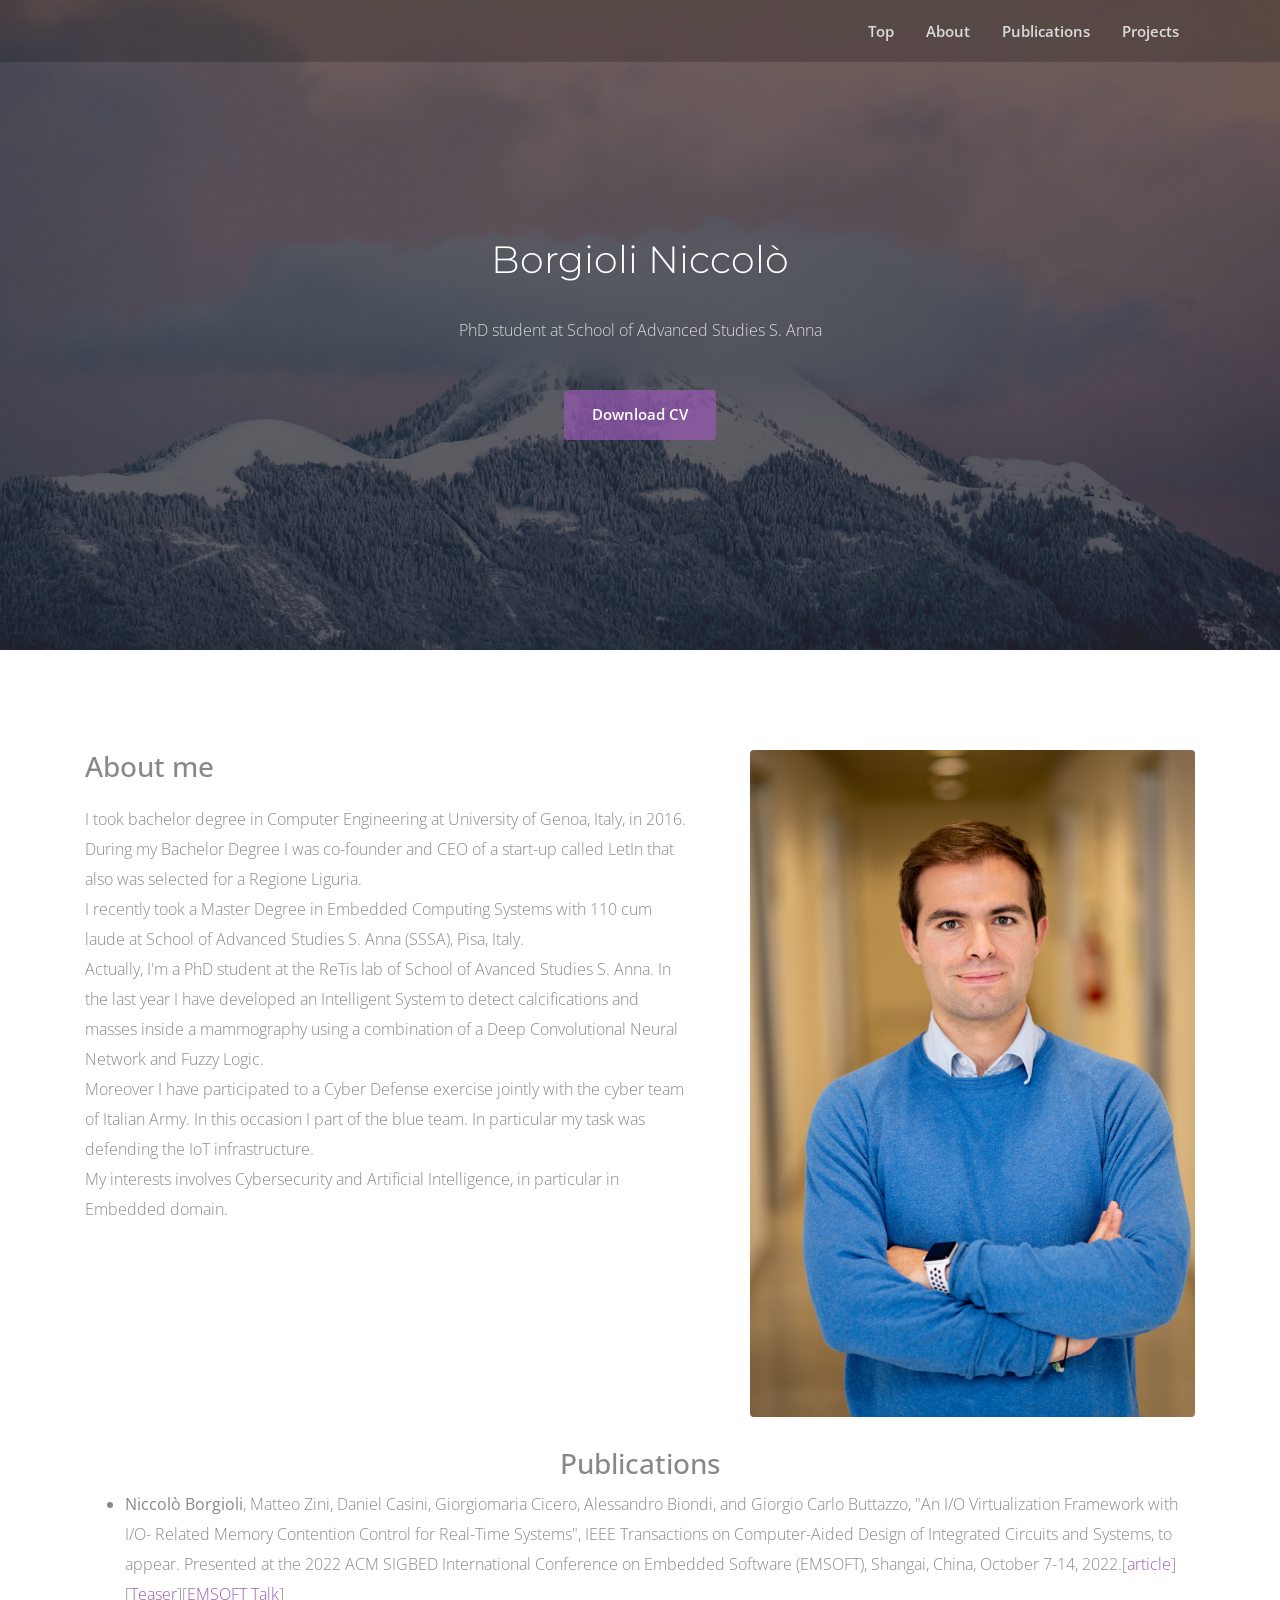
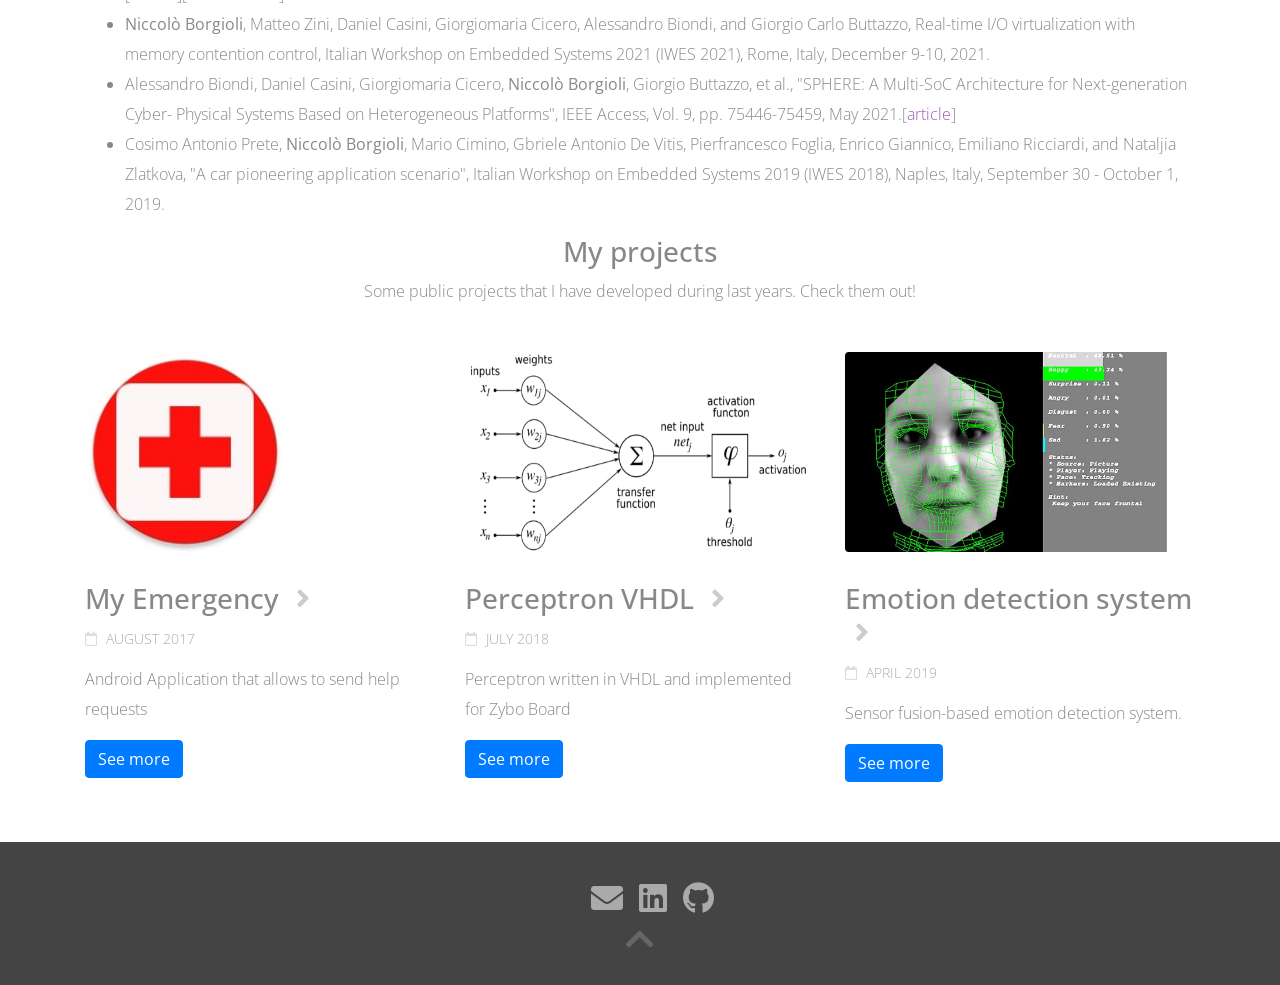
==== index.html @ 0a6bd285 "Fix with matomo domain" ====
<!doctype html>
<html lang="en">
  <head>
    <!-- Required meta tags -->
    <meta charset="utf-8">
    <meta name="viewport" content="width=device-width, initial-scale=1, shrink-to-fit=no">

    <!-- CSS -->
    <link rel="stylesheet" href="https://fonts.googleapis.com/css?family=Open+Sans:300,300i,400,600">
    <link rel="stylesheet" href="https://fonts.googleapis.com/css?family=Montserrat:300">
    <link rel="stylesheet" href="https://maxcdn.bootstrapcdn.com/bootstrap/4.0.0/css/bootstrap.min.css" integrity="sha384-Gn5384xqQ1aoWXA+058RXPxPg6fy4IWvTNh0E263XmFcJlSAwiGgFAW/dAiS6JXm" crossorigin="anonymous">
    <link rel="stylesheet" href="https://use.fontawesome.com/releases/v5.0.6/css/all.css">
    <link rel="stylesheet" href="assets/css/animate.css">
    <link rel="stylesheet" href="assets/css/style.css">
    <link rel="stylesheet" href="assets/css/media-queries.css">

	<!-- Matomo -->
	<script>
		var _paq = window._paq = window._paq || [];
		/* tracker methods like "setCustomDimension" should be called before "trackPageView" */
		_paq.push(['trackPageView']);
		_paq.push(['enableLinkTracking']);
		(function() {
		var u="//matomo.apperitivo.it/";
		_paq.push(['setTrackerUrl', u+'matomo.php']);
		_paq.push(['setSiteId', '1']);
		var d=document, g=d.createElement('script'), s=d.getElementsByTagName('script')[0];
		g.async=true; g.src=u+'matomo.js'; s.parentNode.insertBefore(g,s);
		})();
	</script>
	<!-- End Matomo Code -->

    <title>Borgioli Niccolò</title>
  </head>
  <body>

   	<!-- Navbar -->
  	<nav class="navbar navbar-dark fixed-top navbar-expand-md navbar-no-bg">
  		<div class="container">
  			<!--<a class="navbar-brand" href="index.html">Home</a>-->
  			<button class="navbar-toggler" type="button" data-toggle="collapse" data-target="#navbarNav" aria-controls="navbarNav" aria-expanded="false" aria-label="Toggle navigation">
  				<span class="navbar-toggler-icon"></span>
  			</button>
  			<div class="collapse navbar-collapse" id="navbarNav">
  				<ul class="navbar-nav ml-auto">
  					<li class="nav-item">
  						<a class="nav-link scroll-link" href="#top-content">Top</a>
  					</li>
  					<li class="nav-item">
  						<a class="nav-link scroll-link" href="#about-us">About</a>
  					</li>
					<li class="nav-item">
						<a class="nav-link scroll-link" href="#publications">Publications</a>
					</li>
  					<li class="nav-item">
  						<a class="nav-link scroll-link" href="#portfolio">Projects</a>
  					</li>
  				</ul>
  			</div>
  		</div>
  	</nav>

  	<!-- Top content -->
  	<div class="top-content">
  		<div class="container">
  			<div class="row">
  				<div class="col-md-8 offset-md-2 text">
  					<h1 class="wow fadeInLeftBig">Borgioli Niccolò</h1>
  					<div class="description wow fadeInLeftBig">
  						<p>
  							PhD student at School of Advanced Studies S. Anna
  						</p>
  					</div>
  					<div class="top-big-link wow fadeInUp">
  						<a class="btn btn-primary btn-link-1" href="downloads/cv.pdf" target="_blank" type="application/octet-stream" download="CV_Borgioli.pdf">Download CV</a>
  					</div>
  				</div>
  			</div>
  		</div>
  	</div>

  	<!-- About me -->
  	<div class="about-us-container section-container section-container-gray-bg">
  		<div class="container">
  			<div class="row">
  				<div class="col-12 col-lg-7 about-us-box wow fadeInLeft">
  					<div class="about-us-box-text">
  						<h3>About me</h3>
  						<p class="medium-paragraph">
						I took bachelor degree in Computer Engineering at University of Genoa, Italy, in 2016. During my Bachelor Degree I was co-founder and CEO of a start-up called LetIn that also was selected for a Regione Liguria.<br>
						I recently took a Master Degree in Embedded Computing Systems with 110 cum laude at School of Advanced Studies S. Anna (SSSA), Pisa, Italy.<br>
						Actually, I'm a PhD student at the ReTis lab of School of Avanced Studies S. Anna.
						In the last year I have developed an Intelligent System to detect calcifications and masses inside a mammography using a combination of a Deep Convolutional Neural Network and Fuzzy Logic.<br>
						Moreover I have participated to a Cyber Defense exercise jointly with the cyber team of Italian Army. In this occasion I part of the blue team. In particular my task was defending the IoT infrastructure.<br>
						My interests involves Cybersecurity and Artificial Intelligence, in particular in Embedded domain.
  						</p>
  					</div>
  				</div>
  				<div class="col-12 col-lg-5 about-us-box wow fadeInUp">
  					<div class="about-us-box-img">
  						<img src="assets/img/about/primo_piano.jpg" alt="about" data-at2x="assets/img/about/primo_piano.jpg" class="img-fluid">
  					</div>
  				</div>
  			</div>
  		</div>
  	</div><br>

	<!-- Pubblications -->
	<div class="publications-container section-container section-container-gray-bg">
		<div class="container">
			<div class="row">
				<div class="col-12 wow fadeInDown">
					<div>
						<h3>Publications</h3>
						<ul class="text-left">
							<li><b>Niccolò Borgioli</b>, Matteo Zini, Daniel Casini, Giorgiomaria Cicero, Alessandro Biondi, and Giorgio Carlo Buttazzo, "An I/O Virtualization Framework with I/O- Related Memory Contention Control for Real-Time Systems", IEEE Transactions on Computer-Aided Design of Integrated Circuits and Systems, to appear. Presented at the 2022 ACM SIGBED International Conference on Embedded Software (EMSOFT), Shangai, China, October 7-14, 2022.[<a href="https://ieeexplore.ieee.org/document/9868830">article</a>][<a href="https://www.youtube.com/watch?v=I5Thu5AscGU">Teaser</a>][<a href="https://youtu.be/cdV3QbCEpQY?t=1151">EMSOFT Talk</a>]</li>
							<li><b>Niccolò Borgioli</b>, Matteo Zini, Daniel Casini, Giorgiomaria Cicero, Alessandro Biondi, and Giorgio Carlo Buttazzo, Real-time I/O virtualization with memory contention control, Italian Workshop on Embedded Systems 2021 (IWES 2021), Rome, Italy, December 9-10, 2021.</li>
							<li>Alessandro Biondi, Daniel Casini, Giorgiomaria Cicero, <b>Niccolò Borgioli</b>, Giorgio Buttazzo, et al., "SPHERE: A Multi-SoC Architecture for Next-generation Cyber- Physical Systems Based on Heterogeneous Platforms", IEEE Access, Vol. 9, pp. 75446-75459, May 2021.[<a href="https://ieeexplore.ieee.org/document/9432853">article</a>]</li>
							<li>Cosimo Antonio Prete, <b>Niccolò Borgioli</b>, Mario Cimino, Gbriele Antonio De Vitis, Pierfrancesco Foglia, Enrico Giannico, Emiliano Ricciardi, and Nataljia Zlatkova, "A car pioneering application scenario", Italian Workshop on Embedded Systems 2019 (IWES 2018), Naples, Italy, September 30 - October 1, 2019.</li>
						</ul>
					</div>
				</div>
			</div>
		</div>
	</div>

  	<!-- Projects -->
  	<div class="portfolio-container section-container">
	    <div class="container">
	        <div class="row">
	            <div class="col portfolio section-description wow fadeIn">
	                <h3>My projects</h3>
	                <div class="divider-1 wow fadeInUp"><span></span></div>
	                <p>Some public projects that I have developed during last years. Check them out!</p>
	            </div>
	        </div>
	        <div class="row">
	            <div class="col-md-4 portfolio-box wow fadeInUp">
	                <div class="portfolio-box-image">
	                    <img src="assets/img/portfolio/1.jpg" alt="" data-at2x="assets/img/portfolio/1.png" class="img-fluid" style="height: 200px; width: auto;">
	                </div>
	                <h3><a data-toggle="modal" data-target="#project1">My Emergency</a> <i class="fas fa-angle-right"></i></h3>
	                <div class="portfolio-box-date"><i class="far fa-calendar"></i> August 2017</div>
	                <p>Android Application that allows to send help requests</p>
	                <button type="button" class="btn btn-primary" data-toggle="modal" data-target="#project1">See more</button>
	            </div>
	            <div class="col-md-4 portfolio-box wow fadeInDown">
	                <div class="portfolio-box-image">
	                    <img src="assets/img/portfolio/2.jpg" alt="" data-at2x="assets/img/portfolio/2.png" class="img-fluid" style="height: 200px; width: auto;">
	                </div>
	                <h3><a data-toggle="modal" data-target="#project2">Perceptron VHDL</a> <i class="fas fa-angle-right"></i></h3>
	                <div class="portfolio-box-date"><i class="far fa-calendar"></i> July 2018</div>
	                <p>Perceptron written in VHDL and implemented for Zybo Board</p>
	                <button type="button" class="btn btn-primary" data-toggle="modal" data-target="#project2">See more</button>
	            </div>
	            <div class="col-md-4 portfolio-box wow fadeInUp">
	                <div class="portfolio-box-image">
	                    <img src="assets/img/portfolio/3.jpg" alt="" data-at2x="assets/img/portfolio/3.jpg" class="img-fluid" style="height: 200px; width: auto;">
	                </div>
	                <h3><a data-toggle="modal" data-target="#project3">Emotion detection system</a> <i class="fas fa-angle-right"></i></h3>
	                <div class="portfolio-box-date"><i class="far fa-calendar"></i> April 2019</div>
	                <p>Sensor fusion-based emotion detection system.</p>
	                <button type="button" class="btn btn-primary" data-toggle="modal" data-target="#project3">See more</button>
	            </div>
	        </div>
	    </div>
	</div><br><br>

	<!-- projects modals -->
	<div class="modal" id="project1">
		<div class="modal-dialog">
			<div class="modal-content">
				<div class="modal-header">
					<h4 class="modal-title">My emergency</h4>
					<button type="button" class="close" data-dismiss="modal">&times;</button>
				</div>
				<div class="modal-body">
					<p>Emergency call application that allows to instantaneusly contact emergency services and parents providing them exact location and type of emergency. I've developed this application as my bachelor degree thesis.</p><br>
					<a class="btn btn-info" role="button" href="https://github.com/Masternick95/Tesi">See project</a>
				</div>
				<div class="modal-footer">
					<button type="button" class="btn btn-danger" data-dismiss="modal">Close</button>
				</div>
			</div>
		</div>
	</div>

	<div class="modal" id="project2">
		<div class="modal-dialog">
			<div class="modal-content">
				<div class="modal-header">
					<h4 class="modal-title">Perceptron VHDL</h4>
					<button type="button" class="close" data-dismiss="modal">&times;</button>
				</div>
				<div class="modal-body">
					<p>VHDL description of a single perceptron and its implementation for Zybo Board using Vivado. I've developed this project for the exam of Digital Systems.</p><br>
					<a class="btn btn-info" role="button" href="https://github.com/Masternick95/perceptron_VHDL">See project</a>
				</div>
				<div class="modal-footer">
					<button type="button" class="btn btn-danger" data-dismiss="modal">Close</button>
				</div>
			</div>
		</div>
	</div>

	<div class="modal" id="project3">
		<div class="modal-dialog">
			<div class="modal-content">
				<div class="modal-header">
					<h4 class="modal-title">Emotion detection system</h4>
					<button type="button" class="close" data-dismiss="modal">&times;</button>
				</div>
				<div class="modal-body">
					<p>Emotion detection system based on sensor fusion. Combines data acquired by three different sensors (camera, microphone and heartbeat sensor) and elaborated by three different classifiers to determine in real time the emotion felt by the subject. Developed for the exam of Industrial Applications.</p><br>
					<a class="btn btn-info" role="button" href="https://github.com/Masternick95/Emotion_detection">See project</a>
				</div>
				<div class="modal-footer">
					<button type="button" class="btn btn-danger" data-dismiss="modal">Close</button>
				</div>
			</div>
		</div>
	</div>



  	<!-- Footer -->
        <footer>
	        <div class="container">
	        	<div class="row">
                    
                    <div class="col-md-6 offset-md-1 footer-right">
						<a href="mailto: borgioli.niccolo@gmail.com" target="_blank"><i class="fas fa-envelope"></i></a>
						<a href="https://www.linkedin.com/in/niccolòborgioli"><i class="fab fa-linkedin"></i></a>
						<a href="https://github.com/N1ck95"><i class="fab fa-github"></i></a>
                    </div>
                </div>
                <div class="row">
                	<div class="col footer-bottom">
		           		<a class="scroll-link" href="#top-content"><i class="fas fa-chevron-up"></i></a>
		           	</div>
                </div>
	        </div>
        </footer>


    <!-- Optional JavaScript -->
    <!-- jQuery first, then Popper.js, then Bootstrap JS -->
    <!--<script src="https://code.jquery.com/jquery-3.3.1.slim.min.js" integrity="sha384-q8i/X+965DzO0rT7abK41JStQIAqVgRVzpbzo5smXKp4YfRvH+8abtTE1Pi6jizo" crossorigin="anonymous"></script>
    <script src="https://cdnjs.cloudflare.com/ajax/libs/popper.js/1.14.7/umd/popper.min.js" integrity="sha384-UO2eT0CpHqdSJQ6hJty5KVphtPhzWj9WO1clHTMGa3JDZwrnQq4sF86dIHNDz0W1" crossorigin="anonymous"></script>
    <script src="https://stackpath.bootstrapcdn.com/bootstrap/4.3.1/js/bootstrap.min.js" integrity="sha384-JjSmVgyd0p3pXB1rRibZUAYoIIy6OrQ6VrjIEaFf/nJGzIxFDsf4x0xIM+B07jRM" crossorigin="anonymous"></script>-->


    <!-- Javascript -->
    <script src="assets/js/jquery-3.2.1.min.js"></script>
    <script src="assets/js/jquery-migrate-3.0.0.min.js"></script>
    <script src="https://cdnjs.cloudflare.com/ajax/libs/popper.js/1.12.9/umd/popper.min.js" integrity="sha384-ApNbgh9B+Y1QKtv3Rn7W3mgPxhU9K/ScQsAP7hUibX39j7fakFPskvXusvfa0b4Q" crossorigin="anonymous"></script>
    <script src="https://maxcdn.bootstrapcdn.com/bootstrap/4.0.0/js/bootstrap.min.js" integrity="sha384-JZR6Spejh4U02d8jOt6vLEHfe/JQGiRRSQQxSfFWpi1MquVdAyjUar5+76PVCmYl" crossorigin="anonymous"></script>
    <script src="assets/js/jquery.backstretch.min.js"></script>
    <script src="assets/js/wow.min.js"></script>
    <script src="assets/js/retina-1.1.0.min.js"></script>
    <script src="assets/js/waypoints.min.js"></script>
    <script src="assets/js/scripts.js"></script>
  </body>
</html>
---- assets/css/style.css ----
body {
    font-family: 'Open Sans', sans-serif;
    font-size: 16px;
    font-weight: 300;
    color: #888;
    line-height: 30px;
    text-align: center;
}
 
strong { font-weight: 600; }
 
a, a:hover, a:focus {
    color: #9b59b6;
    text-decoration: none;
    transition: all .3s;
}
 
h1, h2 {
    margin-top: 10px;
    font-family: 'Montserrat', sans-serif;
    font-size: 38px;
    font-weight: 300;
    color: #555;
    line-height: 50px;
}
 
/***** Top menu *****/
 
.navbar {
    background: #444;
    -o-transition: all .6s;
    -moz-transition: all .6s;
    -webkit-transition: all .6s;
    -ms-transition: all .6s;
    transition: all .6s;
    backface-visibility: hidden;
}
 
.navbar.navbar-no-bg {
    background: #444;
    background: rgba(0, 0, 0, 0.2);
}
 
.navbar-dark .navbar-nav {
    font-size: 15px;
    color: #fff;
    font-weight: 600;
}
 
.navbar-dark .navbar-nav .nav-link {
    color: #fff;
    color: rgba(255, 255, 255, 0.8);
    border: 0;
}
 
.navbar-dark .navbar-nav .nav-link:hover {
    color: #fff;
}
 
.navbar-dark .navbar-nav .nav-link:focus {
    color: #fff;
    outline: 0;
}
 
.navbar-expand-md .navbar-nav .nav-link {
    padding-left: 1rem;
    padding-right: 1rem;
}
 
.navbar-brand {
    width: 500px;
    background: url(../img/logo.png) left center no-repeat;
    border: 0;
    text-indent: -99999px;
}

/***** Top content *****/
 
.top-content {
    padding: 210px 0;
}
 
.top-content .text {
    color: #fff;
}
 
.top-content .text h1 {
    margin-top: 25px;
    color: #fff;
}
 
.top-content .description {
    margin: 30px 0 10px 0;
}
 
.top-content .description p {
    opacity: 0.8;
}
 
.top-content .top-big-link {
    margin-top: 45px;
}

/******* CV Button *******/
.btn-link-1 {
    display: inline-block;
    height: 50px;
    margin: 0 5px;
    padding: 0 28px;
    background: #9b59b6;
    background: rgba(155, 89, 182, 0.7);
    border: 0;
    font-size: 15px;
    font-weight: 600;
    line-height: 48px;
    color: #fff;
    border-radius: 4px;
    transition: all .3s;
}
 
.btn-link-1:hover, .btn-link-1:focus, .btn-link-1:active, .btn-link-1:active:focus,
.btn-link-1.btn-primary:not(:disabled):not(.disabled):active,
.btn-link-1.btn-primary:not(:disabled):not(.disabled):active:focus {
    background: #9b59b6;
    background: rgba(155, 89, 182, 0.9);
    outline: 0;
    color: #fff;
    box-shadow: none;
}

/***** About us *****/
 
.about-us-box {
    margin-top: 100px;
}
 
.about-us-box-text {
    padding-right: 30px;
    text-align: left;
}
 
.about-us-box-text h3 {
    margin-top: 0;
}
 
.about-us-box-text .medium-paragraph {
    margin-top: 20px;
    margin-bottom: 20px;
}
 
.about-us-box-text a {
    border-bottom: 1px dashed #9b59b6;
}
 
.about-us-box-text a:hover,
.about-us-box-text a:focus {
    border: 0;
}
 
.about-us-box-img img {
    border-radius: 4px;
}

/***** Porojects *****/
 
.portfolio-box {
    padding-top: 30px;
    text-align: left;
}
 
.portfolio-box-image {
    overflow: hidden;
    border-radius: 4px;
}
 
.portfolio-box-image img {
    -o-transition: all .8s;
    -moz-transition: all .8s;
    -webkit-transition: all .8s;
    -ms-transition: all .8s;
    transition: all .8s;
}
 
.portfolio-box-image:hover img {
    -o-transform: scale(1.25);
    -moz-transform: scale(1.25);
    -webkit-transform: scale(1.25);
    -ms-transform: scale(1.25);
    transform: scale(1.25);
}
 
.portfolio-box h3 {
    margin-top: 30px;
}
.portfolio-box h3 a { color: #555; }
.portfolio-box h3 a:hover, 
.portfolio-box h3 a:focus { color: #9b59b6; }
 
.portfolio-box h3 i {
    padding-left: 10px;
    color: #ccc;
    -o-transition: all .3s;
    -moz-transition: all .3s;
    -webkit-transition: all .3s;
    -ms-transition: all .3s;
    transition: all .3s;
}
.portfolio-box h3:hover i { padding-left: 15px; }
 
.portfolio-box-date {
    padding-bottom: 10px;
    font-size: 14px;
    color: #aaa;
    text-transform: uppercase;
}
 
.portfolio-box-date i {
    padding-right: 5px;
    color: #ddd;
}
 
.portfolio-container .section-bottom-button {
    padding-top: 40px;
}

/***** Footer *****/

footer {
    padding: 40px 0 0 0;
    background: #444;
    color: #aaa;
    text-align: left;
}

.footer-left a { color: #ddd; border-bottom: 1px dashed #ddd; }
.footer-left a:hover, .footer-left a:focus { color: #ddd; border: 0; }

.footer-right {
    text-align: right;
}

.footer-right a {
    margin: 0 6px;
    font-size: 32px;
    color: #aaa;
}
.footer-right a:hover, .footer-right a:focus { color: #eee; }

.footer-bottom {
    padding-bottom: 25px;
    text-align: center;
}

.footer-bottom a {
    font-size: 32px;
    color: #666;
    line-height: 40px;
}

.footer-bottom a:hover, .footer-bottom a:focus { color: #888; }
---- assets/css/media-queries.css ----
@media (min-width: 992px) and (max-width: 1199px) {

	.services-box .services-box-icon { width: 60px; height: 60px; font-size: 32px; line-height: 60px; border-radius: 22px; }
	
	.about-us-box-text { padding-right: 0; }
	
}

@media (min-width: 768px) and (max-width: 991px) {
	
	.navbar-expand-md .navbar-nav .nav-link { padding-left: 0.6rem; padding-right: 0.6rem; }
	
	.top-content { padding: 180px 0; }

	.section-description p { padding: 0; }
	
	.services-box .services-box-icon { width: 50px; height: 50px; font-size: 26px; line-height: 50px; border-radius: 18px; }

	.about-us-box { margin-top: 80px; }
	.about-us-box:last-child { margin-top: 50px; }
	.about-us-box-text { padding-right: 0; text-align: center; }
	
	.more-services-box .more-services-box-icon { width: 50px; height: 50px; font-size: 26px; line-height: 50px; border-radius: 18px; }
	
	.portfolio-box h3:hover i { padding-left: 10px; }
	
	.blog-box h3:hover i { padding-left: 10px; }

}

@media (max-width: 767px) {
	
	.navbar.navbar-no-bg { background: #444; }
	.navbar-dark .navbar-toggler { border-color: #444; }
	.navbar-dark .navbar-toggler:focus { background: #333; outline: 0; }
	.navbar-expand-md .navbar-nav .nav-link { padding-top: 0.3rem; padding-bottom: 0.3rem; }

	.top-content { padding: 140px 0; }
	.top-content .top-big-link { margin-top: 25px; }
	.top-content .top-big-link a.btn { margin-top: 10px; }
	
	.section-description p { padding: 0; }
	
	.services-container { padding-bottom: 60px; }
	.services-box { text-align: center; }
	.services-box h3 { margin-top: 20px; padding-top: 10px; }
	
	.about-us-box { margin-top: 80px; }
	.about-us-box:last-child { margin-top: 50px; }
	.about-us-box-text { padding-right: 0; text-align: center; }
	
	.more-services-box { text-align: center; }
	.more-services-box h3 { margin-top: 20px; padding-top: 10px; }
	
	.portfolio-box { text-align: center; }
	.portfolio-box-image { max-width: 540px; margin: 0 auto; }
	
	.blog-box { text-align: center; }
	.blog-box-image { max-width: 540px; margin: 0 auto; }
	.blog-box h3 { margin-top: 30px; }
	
	footer { text-align: center; }
	.footer-right { padding-top: 10px; text-align: center; }
	.footer-bottom { padding-top: 20px; }
	
}

@media (max-width: 415px) {
	
	h1, h2 { font-size: 32px; }

}


/* Retina-ize images/icons */

@media
only screen and (-webkit-min-device-pixel-ratio: 2),
only screen and (   min--moz-device-pixel-ratio: 2),
only screen and (     -o-min-device-pixel-ratio: 2/1),
only screen and (        min-device-pixel-ratio: 2),
only screen and (                min-resolution: 192dpi),
only screen and (                min-resolution: 2dppx) {
	
	/* logo */
    .navbar-brand {
    	background-image: url(../img/logo@2x.png) !important; background-repeat: no-repeat !important; background-size: 136px 39px !important;
    }
	
}
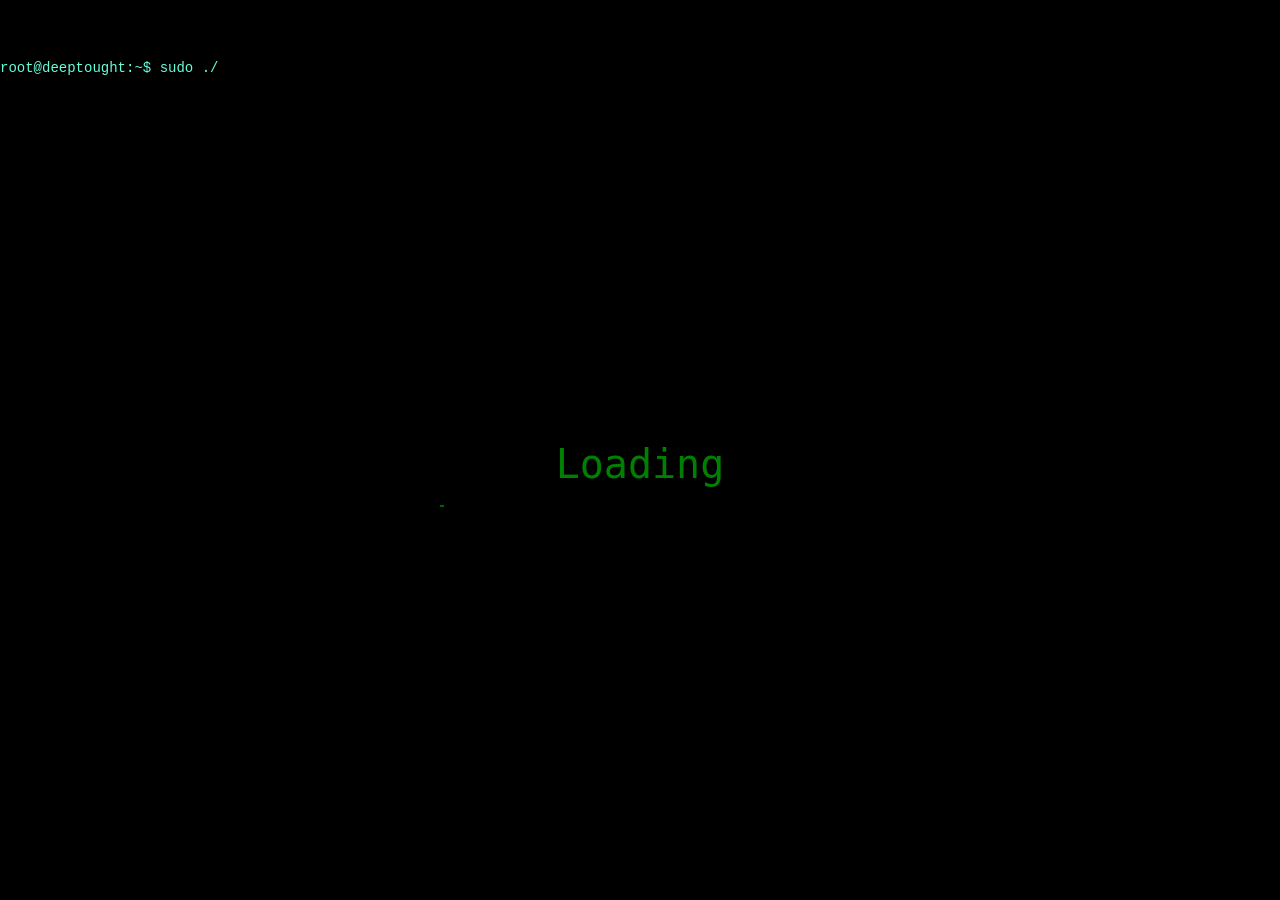
==== commit 0902b8d9: "First renovation" ====
--- a/index.html
+++ b/index.html
@@ -6,13 +6,18 @@
     <meta name="viewport" content="width=device-width, initial-scale=1, shrink-to-fit=no">
 
     <!-- CSS -->
-    <link rel="stylesheet" href="https://fonts.googleapis.com/css?family=Open+Sans:300,300i,400,600">
+    <!-- <link rel="stylesheet" href="https://fonts.googleapis.com/css?family=Open+Sans:300,300i,400,600">
     <link rel="stylesheet" href="https://fonts.googleapis.com/css?family=Montserrat:300">
     <link rel="stylesheet" href="https://maxcdn.bootstrapcdn.com/bootstrap/4.0.0/css/bootstrap.min.css" integrity="sha384-Gn5384xqQ1aoWXA+058RXPxPg6fy4IWvTNh0E263XmFcJlSAwiGgFAW/dAiS6JXm" crossorigin="anonymous">
     <link rel="stylesheet" href="https://use.fontawesome.com/releases/v5.0.6/css/all.css">
     <link rel="stylesheet" href="assets/css/animate.css">
     <link rel="stylesheet" href="assets/css/style.css">
-    <link rel="stylesheet" href="assets/css/media-queries.css">
+    <link rel="stylesheet" href="assets/css/media-queries.css"> -->
+
+	<link rel="stylesheet" href="assets/css/preloader.css">
+
+	<link href="https://cdn.jsdelivr.net/npm/bootstrap@5.0.2/dist/css/bootstrap.min.css" rel="stylesheet" integrity="sha384-EVSTQN3/azprG1Anm3QDgpJLIm9Nao0Yz1ztcQTwFspd3yD65VohhpuuCOmLASjC" crossorigin="anonymous">
+	<link rel="stylesheet" href="assets/css/index.css">
 
 	<!-- Matomo -->
 	<script>
@@ -24,6 +29,7 @@
 		var u="//matomo.apperitivo.it/";
 		_paq.push(['setTrackerUrl', u+'matomo.php']);
 		_paq.push(['setSiteId', '1']);
+		_paq.push(['requireCookieConsent']);	// Removes cookies tracking
 		var d=document, g=d.createElement('script'), s=d.getElementsByTagName('script')[0];
 		g.async=true; g.src=u+'matomo.js'; s.parentNode.insertBefore(g,s);
 		})();
@@ -34,194 +40,50 @@
   </head>
   <body>
 
+	<div id="preloader">
+		<h1>Loading</h1>
+		<div class="progress-bar" id="preloader-progress">
+			<div id="preloader-bar"></div>
+		</div>
+		<pre class="term">root@deeptought:~$ </pre>
+	</div>
+
    	<!-- Navbar -->
-  	<nav class="navbar navbar-dark fixed-top navbar-expand-md navbar-no-bg">
-  		<div class="container">
-  			<!--<a class="navbar-brand" href="index.html">Home</a>-->
-  			<button class="navbar-toggler" type="button" data-toggle="collapse" data-target="#navbarNav" aria-controls="navbarNav" aria-expanded="false" aria-label="Toggle navigation">
-  				<span class="navbar-toggler-icon"></span>
-  			</button>
-  			<div class="collapse navbar-collapse" id="navbarNav">
-  				<ul class="navbar-nav ml-auto">
-  					<li class="nav-item">
-  						<a class="nav-link scroll-link" href="#top-content">Top</a>
-  					</li>
-  					<li class="nav-item">
-  						<a class="nav-link scroll-link" href="#about-us">About</a>
-  					</li>
-					<li class="nav-item">
-						<a class="nav-link scroll-link" href="#publications">Publications</a>
-					</li>
-  					<li class="nav-item">
-  						<a class="nav-link scroll-link" href="#portfolio">Projects</a>
-  					</li>
-  				</ul>
-  			</div>
-  		</div>
-  	</nav>
+	<div id="menu">
+		<div id="menu-items">
+			<a href="" class="menu-item hack-effect" data-mutex="0" data-value="About me">About me</a>
+			<a href="" class="menu-item hack-effect" data-mutex="0" data-value="Pubblications">Pubblications</a>
+			<a href="" class="menu-item hack-effect" data-mutex="0" data-value="Projects">Projects</a>
+		</div>
+	</div>
 
-  	<!-- Top content -->
-  	<div class="top-content">
-  		<div class="container">
-  			<div class="row">
-  				<div class="col-md-8 offset-md-2 text">
-  					<h1 class="wow fadeInLeftBig">Borgioli Niccolò</h1>
-  					<div class="description wow fadeInLeftBig">
-  						<p>
-  							PhD student at School of Advanced Studies S. Anna
-  						</p>
-  					</div>
-  					<div class="top-big-link wow fadeInUp">
-  						<a class="btn btn-primary btn-link-1" href="downloads/cv.pdf" target="_blank" type="application/octet-stream" download="CV_Borgioli.pdf">Download CV</a>
-  					</div>
-  				</div>
-  			</div>
-  		</div>
-  	</div>
+	<div class="body-text">
+		<!-- Top content -->
+		<div class="top-content">
+			<div class="container">
+				<h3>Hi, I am</h3>
+				<h1 class="hack-effect" data-value="Borgioli Niccolò">Borgioli Niccolò</h1>
+				<h2>Cybersecurity Embedded Engineer</h2>
+			</div>
+		</div>
 
-  	<!-- About me -->
-  	<div class="about-us-container section-container section-container-gray-bg">
-  		<div class="container">
-  			<div class="row">
-  				<div class="col-12 col-lg-7 about-us-box wow fadeInLeft">
-  					<div class="about-us-box-text">
-  						<h3>About me</h3>
-  						<p class="medium-paragraph">
-						I took bachelor degree in Computer Engineering at University of Genoa, Italy, in 2016. During my Bachelor Degree I was co-founder and CEO of a start-up called LetIn that also was selected for a Regione Liguria.<br>
-						I recently took a Master Degree in Embedded Computing Systems with 110 cum laude at School of Advanced Studies S. Anna (SSSA), Pisa, Italy.<br>
-						Actually, I'm a PhD student at the ReTis lab of School of Avanced Studies S. Anna.
-						In the last year I have developed an Intelligent System to detect calcifications and masses inside a mammography using a combination of a Deep Convolutional Neural Network and Fuzzy Logic.<br>
-						Moreover I have participated to a Cyber Defense exercise jointly with the cyber team of Italian Army. In this occasion I part of the blue team. In particular my task was defending the IoT infrastructure.<br>
-						My interests involves Cybersecurity and Artificial Intelligence, in particular in Embedded domain.
-  						</p>
-  					</div>
-  				</div>
-  				<div class="col-12 col-lg-5 about-us-box wow fadeInUp">
-  					<div class="about-us-box-img">
-  						<img src="assets/img/about/primo_piano.jpg" alt="about" data-at2x="assets/img/about/primo_piano.jpg" class="img-fluid">
-  					</div>
-  				</div>
-  			</div>
-  		</div>
-  	</div><br>
-
-	<!-- Pubblications -->
-	<div class="publications-container section-container section-container-gray-bg">
-		<div class="container">
-			<div class="row">
-				<div class="col-12 wow fadeInDown">
-					<div>
-						<h3>Publications</h3>
-						<ul class="text-left">
-							<li><b>Niccolò Borgioli</b>, Matteo Zini, Daniel Casini, Giorgiomaria Cicero, Alessandro Biondi, and Giorgio Carlo Buttazzo, "An I/O Virtualization Framework with I/O- Related Memory Contention Control for Real-Time Systems", IEEE Transactions on Computer-Aided Design of Integrated Circuits and Systems, to appear. Presented at the 2022 ACM SIGBED International Conference on Embedded Software (EMSOFT), Shangai, China, October 7-14, 2022.[<a href="https://ieeexplore.ieee.org/document/9868830">article</a>][<a href="https://www.youtube.com/watch?v=I5Thu5AscGU">Teaser</a>][<a href="https://youtu.be/cdV3QbCEpQY?t=1151">EMSOFT Talk</a>]</li>
-							<li><b>Niccolò Borgioli</b>, Matteo Zini, Daniel Casini, Giorgiomaria Cicero, Alessandro Biondi, and Giorgio Carlo Buttazzo, Real-time I/O virtualization with memory contention control, Italian Workshop on Embedded Systems 2021 (IWES 2021), Rome, Italy, December 9-10, 2021.</li>
-							<li>Alessandro Biondi, Daniel Casini, Giorgiomaria Cicero, <b>Niccolò Borgioli</b>, Giorgio Buttazzo, et al., "SPHERE: A Multi-SoC Architecture for Next-generation Cyber- Physical Systems Based on Heterogeneous Platforms", IEEE Access, Vol. 9, pp. 75446-75459, May 2021.[<a href="https://ieeexplore.ieee.org/document/9432853">article</a>]</li>
-							<li>Cosimo Antonio Prete, <b>Niccolò Borgioli</b>, Mario Cimino, Gbriele Antonio De Vitis, Pierfrancesco Foglia, Enrico Giannico, Emiliano Ricciardi, and Nataljia Zlatkova, "A car pioneering application scenario", Italian Workshop on Embedded Systems 2019 (IWES 2018), Naples, Italy, September 30 - October 1, 2019.</li>
-						</ul>
-					</div>
+		<!-- About me -->
+		<div class="about-me">
+			<div class="container">
+				<div class="about-us-box-text">
+					<h3>About me</h3>
+					<p class="medium-paragraph">
+					I took bachelor degree in Computer Engineering at University of Genoa, Italy, in 2016. During my Bachelor Degree I was co-founder and CEO of a start-up called LetIn that also was selected for a Regione Liguria.<br>
+					I recently took a Master Degree in Embedded Computing Systems with 110 cum laude at School of Advanced Studies S. Anna (SSSA), Pisa, Italy.<br>
+					Actually, I'm a PhD student at the ReTis lab of School of Avanced Studies S. Anna.
+					In the last year I have developed an Intelligent System to detect calcifications and masses inside a mammography using a combination of a Deep Convolutional Neural Network and Fuzzy Logic.<br>
+					Moreover I have participated to a Cyber Defense exercise jointly with the cyber team of Italian Army. In this occasion I part of the blue team. In particular my task was defending the IoT infrastructure.<br>
+					My interests involves Cybersecurity and Artificial Intelligence, in particular in Embedded domain.
+					</p>
 				</div>
 			</div>
 		</div>
 	</div>
-
-  	<!-- Projects -->
-  	<div class="portfolio-container section-container">
-	    <div class="container">
-	        <div class="row">
-	            <div class="col portfolio section-description wow fadeIn">
-	                <h3>My projects</h3>
-	                <div class="divider-1 wow fadeInUp"><span></span></div>
-	                <p>Some public projects that I have developed during last years. Check them out!</p>
-	            </div>
-	        </div>
-	        <div class="row">
-	            <div class="col-md-4 portfolio-box wow fadeInUp">
-	                <div class="portfolio-box-image">
-	                    <img src="assets/img/portfolio/1.jpg" alt="" data-at2x="assets/img/portfolio/1.png" class="img-fluid" style="height: 200px; width: auto;">
-	                </div>
-	                <h3><a data-toggle="modal" data-target="#project1">My Emergency</a> <i class="fas fa-angle-right"></i></h3>
-	                <div class="portfolio-box-date"><i class="far fa-calendar"></i> August 2017</div>
-	                <p>Android Application that allows to send help requests</p>
-	                <button type="button" class="btn btn-primary" data-toggle="modal" data-target="#project1">See more</button>
-	            </div>
-	            <div class="col-md-4 portfolio-box wow fadeInDown">
-	                <div class="portfolio-box-image">
-	                    <img src="assets/img/portfolio/2.jpg" alt="" data-at2x="assets/img/portfolio/2.png" class="img-fluid" style="height: 200px; width: auto;">
-	                </div>
-	                <h3><a data-toggle="modal" data-target="#project2">Perceptron VHDL</a> <i class="fas fa-angle-right"></i></h3>
-	                <div class="portfolio-box-date"><i class="far fa-calendar"></i> July 2018</div>
-	                <p>Perceptron written in VHDL and implemented for Zybo Board</p>
-	                <button type="button" class="btn btn-primary" data-toggle="modal" data-target="#project2">See more</button>
-	            </div>
-	            <div class="col-md-4 portfolio-box wow fadeInUp">
-	                <div class="portfolio-box-image">
-	                    <img src="assets/img/portfolio/3.jpg" alt="" data-at2x="assets/img/portfolio/3.jpg" class="img-fluid" style="height: 200px; width: auto;">
-	                </div>
-	                <h3><a data-toggle="modal" data-target="#project3">Emotion detection system</a> <i class="fas fa-angle-right"></i></h3>
-	                <div class="portfolio-box-date"><i class="far fa-calendar"></i> April 2019</div>
-	                <p>Sensor fusion-based emotion detection system.</p>
-	                <button type="button" class="btn btn-primary" data-toggle="modal" data-target="#project3">See more</button>
-	            </div>
-	        </div>
-	    </div>
-	</div><br><br>
-
-	<!-- projects modals -->
-	<div class="modal" id="project1">
-		<div class="modal-dialog">
-			<div class="modal-content">
-				<div class="modal-header">
-					<h4 class="modal-title">My emergency</h4>
-					<button type="button" class="close" data-dismiss="modal">&times;</button>
-				</div>
-				<div class="modal-body">
-					<p>Emergency call application that allows to instantaneusly contact emergency services and parents providing them exact location and type of emergency. I've developed this application as my bachelor degree thesis.</p><br>
-					<a class="btn btn-info" role="button" href="https://github.com/Masternick95/Tesi">See project</a>
-				</div>
-				<div class="modal-footer">
-					<button type="button" class="btn btn-danger" data-dismiss="modal">Close</button>
-				</div>
-			</div>
-		</div>
-	</div>
-
-	<div class="modal" id="project2">
-		<div class="modal-dialog">
-			<div class="modal-content">
-				<div class="modal-header">
-					<h4 class="modal-title">Perceptron VHDL</h4>
-					<button type="button" class="close" data-dismiss="modal">&times;</button>
-				</div>
-				<div class="modal-body">
-					<p>VHDL description of a single perceptron and its implementation for Zybo Board using Vivado. I've developed this project for the exam of Digital Systems.</p><br>
-					<a class="btn btn-info" role="button" href="https://github.com/Masternick95/perceptron_VHDL">See project</a>
-				</div>
-				<div class="modal-footer">
-					<button type="button" class="btn btn-danger" data-dismiss="modal">Close</button>
-				</div>
-			</div>
-		</div>
-	</div>
-
-	<div class="modal" id="project3">
-		<div class="modal-dialog">
-			<div class="modal-content">
-				<div class="modal-header">
-					<h4 class="modal-title">Emotion detection system</h4>
-					<button type="button" class="close" data-dismiss="modal">&times;</button>
-				</div>
-				<div class="modal-body">
-					<p>Emotion detection system based on sensor fusion. Combines data acquired by three different sensors (camera, microphone and heartbeat sensor) and elaborated by three different classifiers to determine in real time the emotion felt by the subject. Developed for the exam of Industrial Applications.</p><br>
-					<a class="btn btn-info" role="button" href="https://github.com/Masternick95/Emotion_detection">See project</a>
-				</div>
-				<div class="modal-footer">
-					<button type="button" class="btn btn-danger" data-dismiss="modal">Close</button>
-				</div>
-			</div>
-		</div>
-	</div>
-
-
 
   	<!-- Footer -->
         <footer>
@@ -242,16 +104,13 @@
 	        </div>
         </footer>
 
+	<!-- JQuery -->
+	<script src="assets/js/jquery-3.2.1.min.js"></script>
 
-    <!-- Optional JavaScript -->
-    <!-- jQuery first, then Popper.js, then Bootstrap JS -->
-    <!--<script src="https://code.jquery.com/jquery-3.3.1.slim.min.js" integrity="sha384-q8i/X+965DzO0rT7abK41JStQIAqVgRVzpbzo5smXKp4YfRvH+8abtTE1Pi6jizo" crossorigin="anonymous"></script>
-    <script src="https://cdnjs.cloudflare.com/ajax/libs/popper.js/1.14.7/umd/popper.min.js" integrity="sha384-UO2eT0CpHqdSJQ6hJty5KVphtPhzWj9WO1clHTMGa3JDZwrnQq4sF86dIHNDz0W1" crossorigin="anonymous"></script>
-    <script src="https://stackpath.bootstrapcdn.com/bootstrap/4.3.1/js/bootstrap.min.js" integrity="sha384-JjSmVgyd0p3pXB1rRibZUAYoIIy6OrQ6VrjIEaFf/nJGzIxFDsf4x0xIM+B07jRM" crossorigin="anonymous"></script>-->
-
+    <!-- Preloader JavaScript -->
+	<script src="assets/js/custom/preloader.js"></script>
 
     <!-- Javascript -->
-    <script src="assets/js/jquery-3.2.1.min.js"></script>
     <script src="assets/js/jquery-migrate-3.0.0.min.js"></script>
     <script src="https://cdnjs.cloudflare.com/ajax/libs/popper.js/1.12.9/umd/popper.min.js" integrity="sha384-ApNbgh9B+Y1QKtv3Rn7W3mgPxhU9K/ScQsAP7hUibX39j7fakFPskvXusvfa0b4Q" crossorigin="anonymous"></script>
     <script src="https://maxcdn.bootstrapcdn.com/bootstrap/4.0.0/js/bootstrap.min.js" integrity="sha384-JZR6Spejh4U02d8jOt6vLEHfe/JQGiRRSQQxSfFWpi1MquVdAyjUar5+76PVCmYl" crossorigin="anonymous"></script>
@@ -259,6 +118,8 @@
     <script src="assets/js/wow.min.js"></script>
     <script src="assets/js/retina-1.1.0.min.js"></script>
     <script src="assets/js/waypoints.min.js"></script>
-    <script src="assets/js/scripts.js"></script>
+    <!-- <script src="assets/js/scripts.js"></script> -->
+
+	<script src="assets/js/custom/index.js"></script>
   </body>
 </html>
--- a/assets/css/preloader.css
+++ b/assets/css/preloader.css
@@ -0,0 +1,48 @@
+#preloader {
+    background: #000;
+    height: 100vh;
+    width: 100%;
+    position: fixed;
+    z-index: 100;
+    /* animation: loader 0.5s 3.2s ease-in forwards; */
+}
+
+#preloader h1{
+    position: relative;
+    top: calc(50% - 10px);
+    text-align: center;
+    color: green;
+}
+
+.progress-bar {
+    width: 400px;
+    height: 2px;
+    background-color: white;
+    position: relative;
+    top: calc(50% - 1px);
+    left: calc(50% - 200px);
+}
+
+.progress-bar::before {
+    content: "";
+    display: block;
+    width: 0px;
+    height: 5px;
+    position: absolute;
+    top: -1px;
+    /* animation: progress 2s ease-in-out forwards; */
+}
+
+#preloader-bar {
+    width: 1%;
+    height: 2px;
+    background-color: darkgreen;
+}
+
+/* @keyframes loader {
+    to{left: -100%;}
+}
+
+@keyframes progress {
+    to{border-left: 400px solid darkgreen;}
+} */
--- a/assets/css/index.css
+++ b/assets/css/index.css
@@ -0,0 +1,56 @@
+body {
+    background-color: black;
+    color: rgb(100, 255, 218);
+}
+
+h1 {
+    font-family: "SF Mono", "Fira Code", "Fira Mono", "Roboto Mono", monospace;
+}
+
+#menu {
+    height: 100%;
+    width: 200px;
+    position: absolute;
+    left: 0;
+    top: 0;
+    padding-top: 40px;
+}
+    
+/* .sidebar div {
+padding: 8px;
+    font-size: 24px;
+    display: block;
+} */
+
+.body-text {
+    margin-left: 200px;
+    font-size: 18px;
+}
+
+/* #menu {
+    height: 100vh;
+    display: flex;
+    align-items: center;
+} */
+
+.menu-item {
+    color: white;
+    font-size: 30px; /* clamp(2rem, 3vw, 4rem); */
+    font-family: "SF Mono", "Fira Code", "Fira Mono", "Roboto Mono", monospace;
+    display: block;
+    text-decoration: none;
+    padding: clamp(0.25rem, 0.5vw, 1rem) 0rem;
+    transition: opacity 400ms ease;
+}
+
+#menu-items {
+    margin-left: 20px; /* clamp(4rem, 20vw, 48rem);*/
+}
+
+#menu-items:hover > .menu-item {
+    opacity: 0.3;
+}
+
+#menu-items:hover > .menu-item:hover {
+    opacity: 1;
+}
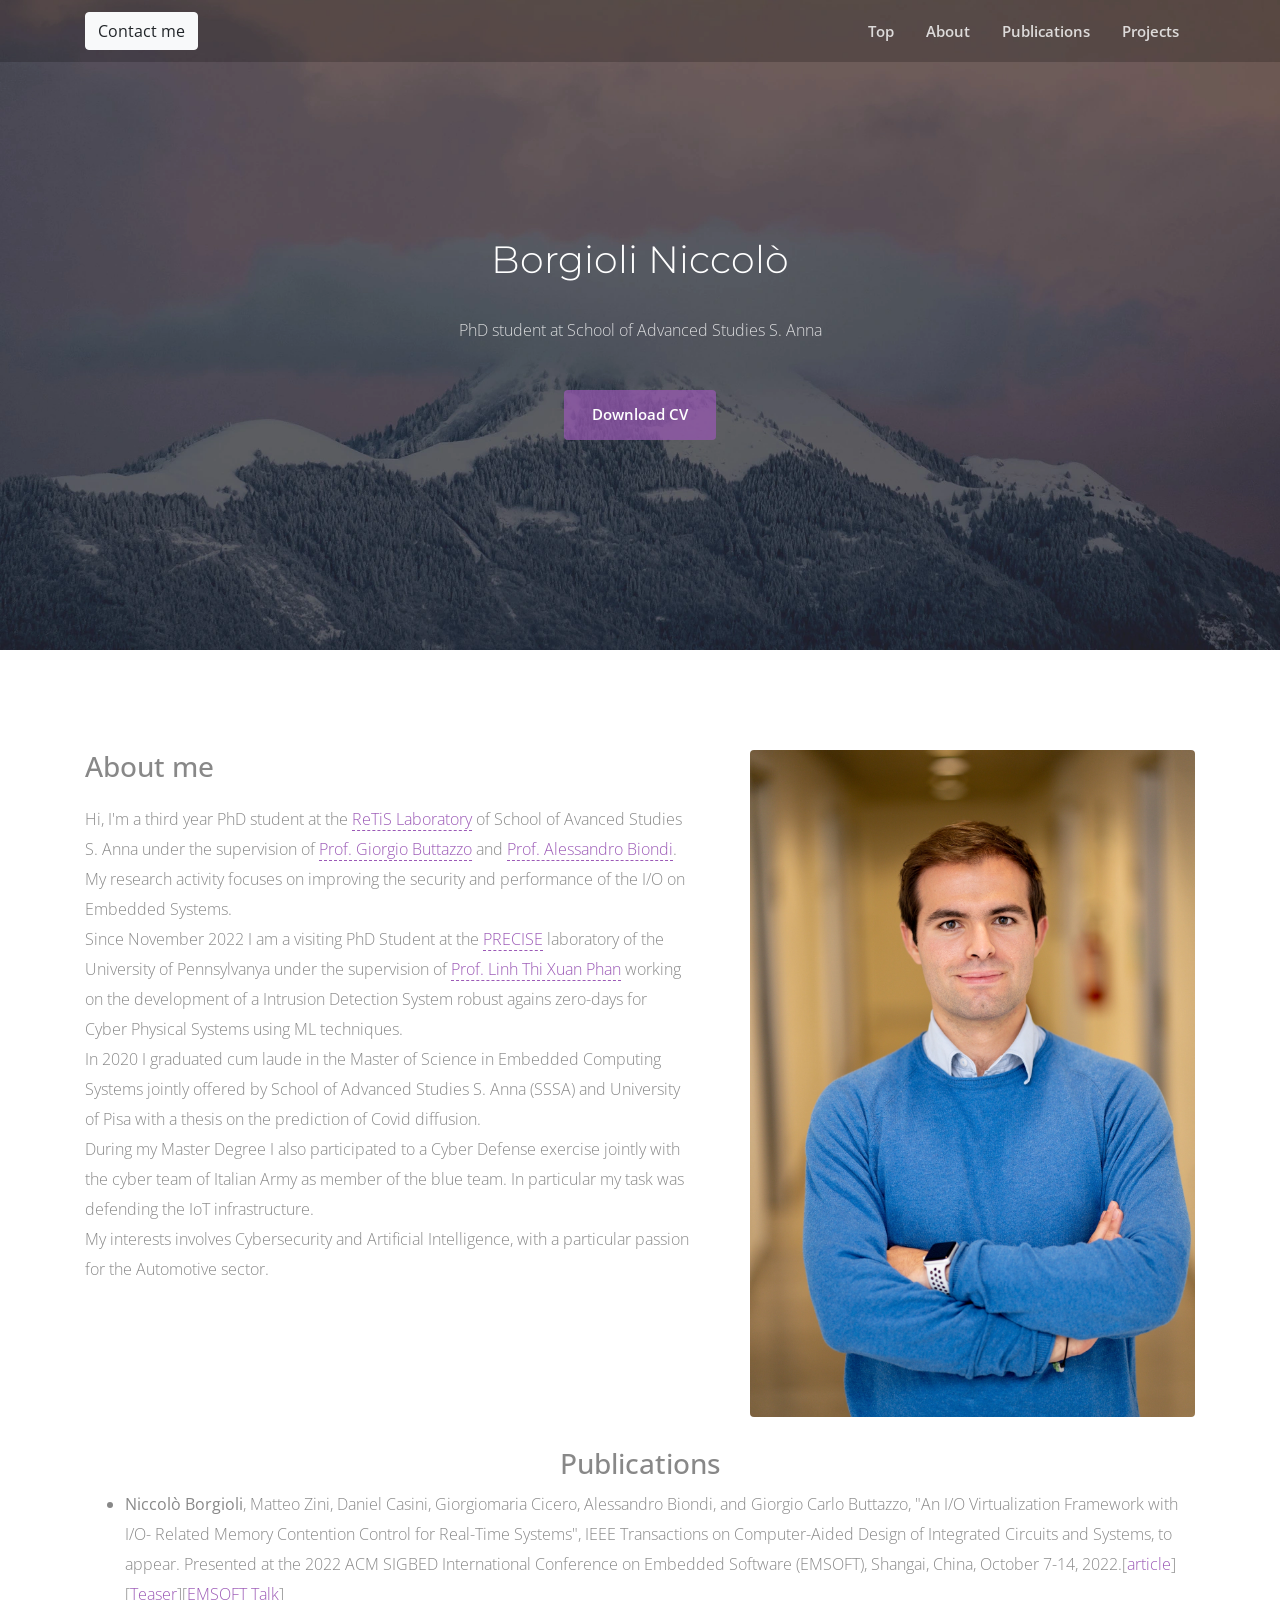
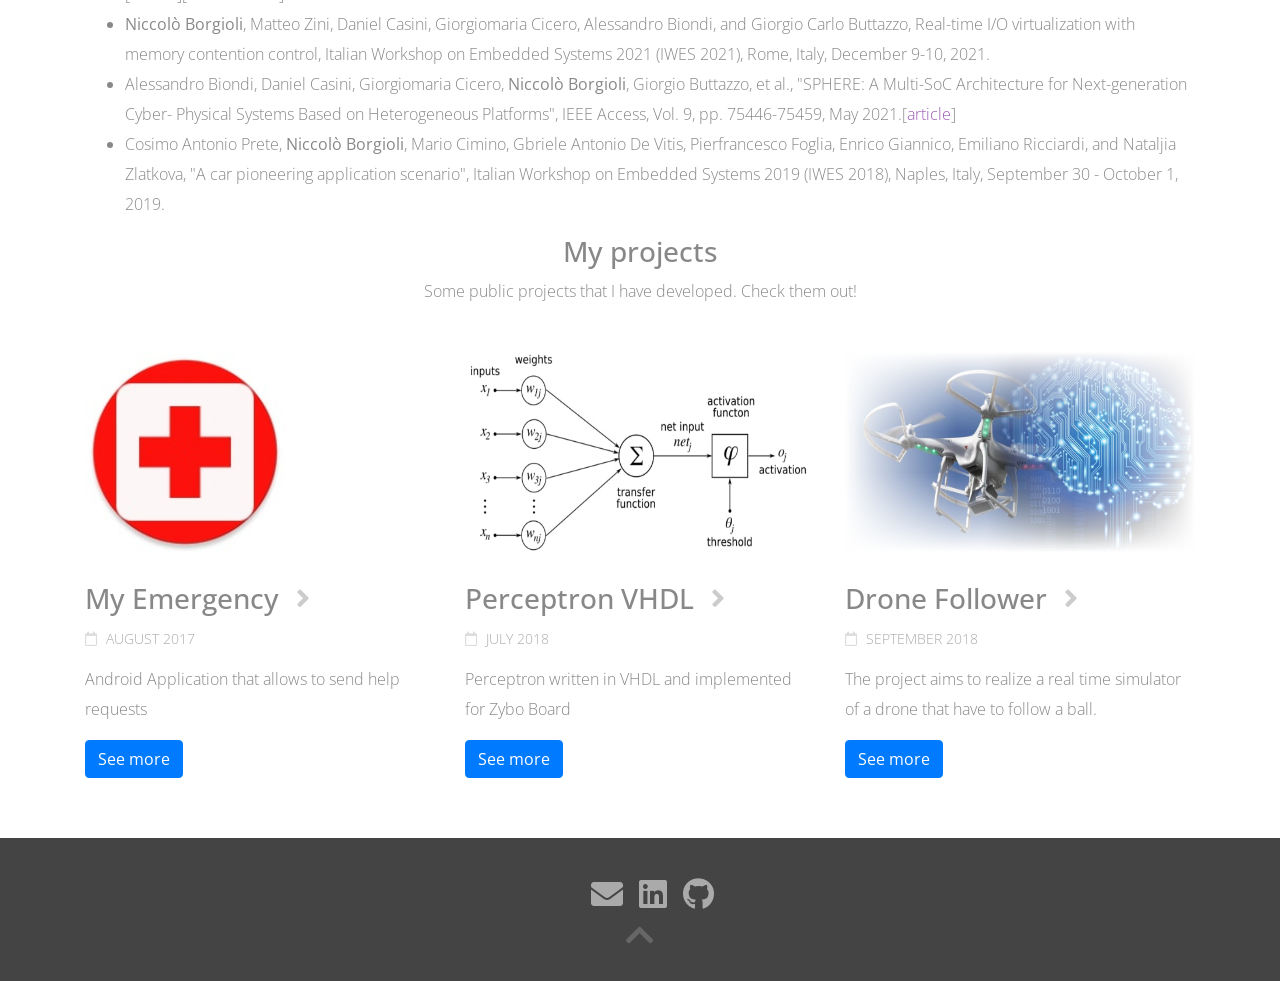
==== commit 35a5be62: "Update CPS IoT Week" ====
--- a/index.html
+++ b/index.html
@@ -6,18 +6,13 @@
     <meta name="viewport" content="width=device-width, initial-scale=1, shrink-to-fit=no">
 
     <!-- CSS -->
-    <!-- <link rel="stylesheet" href="https://fonts.googleapis.com/css?family=Open+Sans:300,300i,400,600">
+    <link rel="stylesheet" href="https://fonts.googleapis.com/css?family=Open+Sans:300,300i,400,600">
     <link rel="stylesheet" href="https://fonts.googleapis.com/css?family=Montserrat:300">
     <link rel="stylesheet" href="https://maxcdn.bootstrapcdn.com/bootstrap/4.0.0/css/bootstrap.min.css" integrity="sha384-Gn5384xqQ1aoWXA+058RXPxPg6fy4IWvTNh0E263XmFcJlSAwiGgFAW/dAiS6JXm" crossorigin="anonymous">
     <link rel="stylesheet" href="https://use.fontawesome.com/releases/v5.0.6/css/all.css">
     <link rel="stylesheet" href="assets/css/animate.css">
     <link rel="stylesheet" href="assets/css/style.css">
-    <link rel="stylesheet" href="assets/css/media-queries.css"> -->
-
-	<link rel="stylesheet" href="assets/css/preloader.css">
-
-	<link href="https://cdn.jsdelivr.net/npm/bootstrap@5.0.2/dist/css/bootstrap.min.css" rel="stylesheet" integrity="sha384-EVSTQN3/azprG1Anm3QDgpJLIm9Nao0Yz1ztcQTwFspd3yD65VohhpuuCOmLASjC" crossorigin="anonymous">
-	<link rel="stylesheet" href="assets/css/index.css">
+    <link rel="stylesheet" href="assets/css/media-queries.css">
 
 	<!-- Matomo -->
 	<script>
@@ -40,50 +35,224 @@
   </head>
   <body>
 
-	<div id="preloader">
-		<h1>Loading</h1>
-		<div class="progress-bar" id="preloader-progress">
-			<div id="preloader-bar"></div>
-		</div>
-		<pre class="term">root@deeptought:~$ </pre>
-	</div>
-
    	<!-- Navbar -->
-	<div id="menu">
-		<div id="menu-items">
-			<a href="" class="menu-item hack-effect" data-mutex="0" data-value="About me">About me</a>
-			<a href="" class="menu-item hack-effect" data-mutex="0" data-value="Pubblications">Pubblications</a>
-			<a href="" class="menu-item hack-effect" data-mutex="0" data-value="Projects">Projects</a>
-		</div>
-	</div>
-
-	<div class="body-text">
-		<!-- Top content -->
-		<div class="top-content">
-			<div class="container">
-				<h3>Hi, I am</h3>
-				<h1 class="hack-effect" data-value="Borgioli Niccolò">Borgioli Niccolò</h1>
-				<h2>Cybersecurity Embedded Engineer</h2>
-			</div>
-		</div>
-
-		<!-- About me -->
-		<div class="about-me">
-			<div class="container">
-				<div class="about-us-box-text">
-					<h3>About me</h3>
-					<p class="medium-paragraph">
-					I took bachelor degree in Computer Engineering at University of Genoa, Italy, in 2016. During my Bachelor Degree I was co-founder and CEO of a start-up called LetIn that also was selected for a Regione Liguria.<br>
-					I recently took a Master Degree in Embedded Computing Systems with 110 cum laude at School of Advanced Studies S. Anna (SSSA), Pisa, Italy.<br>
-					Actually, I'm a PhD student at the ReTis lab of School of Avanced Studies S. Anna.
-					In the last year I have developed an Intelligent System to detect calcifications and masses inside a mammography using a combination of a Deep Convolutional Neural Network and Fuzzy Logic.<br>
-					Moreover I have participated to a Cyber Defense exercise jointly with the cyber team of Italian Army. In this occasion I part of the blue team. In particular my task was defending the IoT infrastructure.<br>
-					My interests involves Cybersecurity and Artificial Intelligence, in particular in Embedded domain.
-					</p>
-				</div>
-			</div>
-		</div>
-	</div>
+  	<nav class="navbar navbar-dark fixed-top navbar-expand-md navbar-no-bg">
+  		<div class="container">
+  			<!--<a class="navbar-brand" href="index.html">Home</a>-->
+			  <a class="btn btn-light" href="mailto: borgioli.niccolo@gmail.com" target="_blank" role="button">Contact me</a>
+  			<button class="navbar-toggler" type="button" data-toggle="collapse" data-target="#navbarNav" aria-controls="navbarNav" aria-expanded="false" aria-label="Toggle navigation">
+  				<span class="navbar-toggler-icon"></span>
+  			</button>
+  			<div class="collapse navbar-collapse" id="navbarNav">
+  				<ul class="navbar-nav ml-auto">
+  					<li class="nav-item">
+  						<a class="nav-link scroll-link" href="#top-content">Top</a>
+  					</li>
+  					<li class="nav-item">
+  						<a class="nav-link scroll-link" href="#about-us">About</a>
+  					</li>
+					<li class="nav-item">
+						<a class="nav-link scroll-link" href="#publications">Publications</a>
+					</li>
+  					<li class="nav-item">
+  						<a class="nav-link scroll-link" href="#portfolio">Projects</a>
+  					</li>
+  				</ul>
+  			</div>
+  		</div>
+  	</nav>
+
+  	<!-- Top content -->
+  	<div class="top-content">
+  		<div class="container">
+  			<div class="row">
+  				<div class="col-md-8 offset-md-2 text">
+  					<h1 class="wow fadeInLeftBig">Borgioli Niccolò</h1>
+  					<div class="description wow fadeInLeftBig">
+  						<p>
+  							PhD student at School of Advanced Studies S. Anna
+  						</p>
+  					</div>
+  					<div class="top-big-link wow fadeInUp">
+  						<a class="btn btn-primary btn-link-1" href="downloads/cv.pdf" target="_blank" type="application/octet-stream" download="CV_Borgioli.pdf">Download CV</a>
+  					</div>
+  				</div>
+  			</div>
+  		</div>
+  	</div>
+
+  	<!-- About me -->
+  	<div class="about-us-container section-container section-container-gray-bg">
+  		<div class="container">
+  			<div class="row">
+  				<div class="col-12 col-lg-7 about-us-box wow fadeInLeft">
+  					<div class="about-us-box-text">
+  						<h3>About me</h3>
+  						<p class="medium-paragraph">
+						<!-- I took bachelor degree in Computer Engineering at University of Genoa, Italy, in 2016. During my Bachelor Degree I was co-founder and CEO of a start-up called LetIn that also was selected for a Regione Liguria.<br>
+						In 2020 I took a Master Degree in Embedded Computing Systems with 110 cum laude at School of Advanced Studies S. Anna (SSSA), Pisa, Italy.<br> During my studies I have developed an Intelligent System to detect calcifications and masses inside a mammography using a combination of a Deep Convolutional Neural Network and Fuzzy Logic, and I also developed a novel method to predict Covid diffusion.<br><br> -->
+						Hi, I'm a third year PhD student at the <a href="http://retis.sssup.it/">ReTiS Laboratory</a> of School of Avanced Studies S. Anna under the supervision of <a href=http://retis.sssup.it/~giorgio/">Prof. Giorgio Buttazzo</a> and <a href="http://retis.sssup.it/~a.biondi/">Prof. Alessandro Biondi</a>. My research activity focuses on improving the security and performance of the I/O on Embedded Systems.<br>
+						Since November 2022 I am a visiting PhD Student at the <a href="https://precise.seas.upenn.edu">PRECISE</a> laboratory of the University of Pennsylvanya under the supervision of <a href="http://www.cis.upenn.edu/~linhphan/">Prof. Linh Thi Xuan Phan</a> working on the development of a Intrusion Detection System robust agains zero-days for Cyber Physical Systems using ML techniques.<br>
+						In 2020 I graduated cum laude in the Master of Science in Embedded Computing Systems jointly offered by School of Advanced Studies S. Anna (SSSA) and University of Pisa with a thesis on the prediction of Covid diffusion.<br>
+						During my Master Degree I also participated to a Cyber Defense exercise jointly with the cyber team of Italian Army as member of the blue team. In particular my task was defending the IoT infrastructure.<br>
+						
+						My interests involves Cybersecurity and Artificial Intelligence, with a particular passion for the Automotive sector.
+  						</p>
+  					</div>
+  				</div>
+  				<div class="col-12 col-lg-5 about-us-box wow fadeInUp">
+  					<div class="about-us-box-img">
+  						<img src="assets/img/about/primo_piano.webp" alt="about" data-at2x="assets/img/about/primo_piano.webp" class="img-fluid">
+  					</div>
+  				</div>
+  			</div>
+  		</div>
+  	</div><br>
+
+	<!-- Pubblications -->
+	<div class="publications-container section-container section-container-gray-bg">
+		<div class="container">
+			<div class="row">
+				<div class="col-12 wow fadeInDown">
+					<div>
+						<h3>Publications</h3>
+						<ul class="text-left">
+							<li><b>Niccolò Borgioli</b>, Matteo Zini, Daniel Casini, Giorgiomaria Cicero, Alessandro Biondi, and Giorgio Carlo Buttazzo, "An I/O Virtualization Framework with I/O- Related Memory Contention Control for Real-Time Systems", IEEE Transactions on Computer-Aided Design of Integrated Circuits and Systems, to appear. Presented at the 2022 ACM SIGBED International Conference on Embedded Software (EMSOFT), Shangai, China, October 7-14, 2022.[<a href="https://ieeexplore.ieee.org/document/9868830">article</a>][<a href="https://www.youtube.com/watch?v=I5Thu5AscGU">Teaser</a>][<a href="https://youtu.be/cdV3QbCEpQY?t=1151">EMSOFT Talk</a>]</li>
+							<li><b>Niccolò Borgioli</b>, Matteo Zini, Daniel Casini, Giorgiomaria Cicero, Alessandro Biondi, and Giorgio Carlo Buttazzo, Real-time I/O virtualization with memory contention control, Italian Workshop on Embedded Systems 2021 (IWES 2021), Rome, Italy, December 9-10, 2021.</li>
+							<li>Alessandro Biondi, Daniel Casini, Giorgiomaria Cicero, <b>Niccolò Borgioli</b>, Giorgio Buttazzo, et al., "SPHERE: A Multi-SoC Architecture for Next-generation Cyber- Physical Systems Based on Heterogeneous Platforms", IEEE Access, Vol. 9, pp. 75446-75459, May 2021.[<a href="https://ieeexplore.ieee.org/document/9432853">article</a>]</li>
+							<li>Cosimo Antonio Prete, <b>Niccolò Borgioli</b>, Mario Cimino, Gbriele Antonio De Vitis, Pierfrancesco Foglia, Enrico Giannico, Emiliano Ricciardi, and Nataljia Zlatkova, "A car pioneering application scenario", Italian Workshop on Embedded Systems 2019 (IWES 2018), Naples, Italy, September 30 - October 1, 2019.</li>
+						</ul>
+					</div>
+				</div>
+			</div>
+		</div>
+	</div>
+
+  	<!-- Projects -->
+  	<div class="portfolio-container section-container">
+	    <div class="container">
+	        <div class="row">
+	            <div class="col portfolio section-description wow fadeIn">
+	                <h3>My projects</h3>
+	                <div class="divider-1 wow fadeInUp"><span></span></div>
+	                <p>Some public projects that I have developed. Check them out!</p>
+	            </div>
+	        </div>
+	        <div class="row">
+	            <div class="col-md-4 portfolio-box wow fadeInUp">
+	                <div class="portfolio-box-image">
+	                    <img src="assets/img/portfolio/1.jpg" alt="" data-at2x="assets/img/portfolio/1.png" class="img-fluid" style="height: 200px; width: auto;">
+	                </div>
+	                <h3><a data-toggle="modal" data-target="#project1">My Emergency</a> <i class="fas fa-angle-right"></i></h3>
+	                <div class="portfolio-box-date"><i class="far fa-calendar"></i> August 2017</div>
+	                <p>Android Application that allows to send help requests</p>
+	                <button type="button" class="btn btn-primary" data-toggle="modal" data-target="#project1">See more</button>
+	            </div>
+	            <div class="col-md-4 portfolio-box wow fadeInDown">
+	                <div class="portfolio-box-image">
+	                    <img src="assets/img/portfolio/2.jpg" alt="" data-at2x="assets/img/portfolio/2.png" class="img-fluid" style="height: 200px; width: auto;">
+	                </div>
+	                <h3><a data-toggle="modal" data-target="#project2">Perceptron VHDL</a> <i class="fas fa-angle-right"></i></h3>
+	                <div class="portfolio-box-date"><i class="far fa-calendar"></i> July 2018</div>
+	                <p>Perceptron written in VHDL and implemented for Zybo Board</p>
+	                <button type="button" class="btn btn-primary" data-toggle="modal" data-target="#project2">See more</button>
+	            </div>
+				<div class="col-md-4 portfolio-box wow fadeInUp">
+	                <div class="portfolio-box-image">
+	                    <img src="assets/img/portfolio/drone.webp" alt="" data-at2x="assets/img/portfolio/drone.webp" class="img-fluid" style="height: 200px; width: auto;">
+	                </div>
+	                <h3><a data-toggle="modal" data-target="#project3">Drone Follower</a> <i class="fas fa-angle-right"></i></h3>
+	                <div class="portfolio-box-date"><i class="far fa-calendar"></i> September 2018</div>
+	                <p>The project aims to realize a real time simulator of a drone that have to follow a ball.</p>
+	                <button type="button" class="btn btn-primary" data-toggle="modal" data-target="#project3">See more</button>
+	            </div>
+	            <!-- <div class="col-md-4 portfolio-box wow fadeInUp">
+	                <div class="portfolio-box-image">
+	                    <img src="assets/img/portfolio/3.jpg" alt="" data-at2x="assets/img/portfolio/3.jpg" class="img-fluid" style="height: 200px; width: auto;">
+	                </div>
+	                <h3><a data-toggle="modal" data-target="#project3">Emotion detection system</a> <i class="fas fa-angle-right"></i></h3>
+	                <div class="portfolio-box-date"><i class="far fa-calendar"></i> April 2019</div>
+	                <p>Sensor fusion-based emotion detection system.</p>
+	                <button type="button" class="btn btn-primary" data-toggle="modal" data-target="#project3">See more</button>
+	            </div> -->
+	        </div>
+	    </div>
+	</div><br><br>
+
+	<!-- projects modals -->
+	<div class="modal" id="project1">
+		<div class="modal-dialog">
+			<div class="modal-content">
+				<div class="modal-header">
+					<h4 class="modal-title">My emergency</h4>
+					<button type="button" class="close" data-dismiss="modal">&times;</button>
+				</div>
+				<div class="modal-body">
+					<p>Emergency call application that allows to instantaneusly contact emergency services and parents providing them exact location and type of emergency. I've developed this application as my bachelor degree thesis.</p><br>
+					<a class="btn btn-info" role="button" href="https://github.com/Masternick95/Tesi">See project</a>
+				</div>
+				<div class="modal-footer">
+					<button type="button" class="btn btn-danger" data-dismiss="modal">Close</button>
+				</div>
+			</div>
+		</div>
+	</div>
+
+	<div class="modal" id="project2">
+		<div class="modal-dialog">
+			<div class="modal-content">
+				<div class="modal-header">
+					<h4 class="modal-title">Perceptron VHDL</h4>
+					<button type="button" class="close" data-dismiss="modal">&times;</button>
+				</div>
+				<div class="modal-body">
+					<p>VHDL description of a single perceptron and its implementation for Zybo Board using Vivado. I've developed this project for the exam of Digital Systems.</p><br>
+					<a class="btn btn-info" role="button" href="https://github.com/Masternick95/perceptron_VHDL">See project</a>
+				</div>
+				<div class="modal-footer">
+					<button type="button" class="btn btn-danger" data-dismiss="modal">Close</button>
+				</div>
+			</div>
+		</div>
+	</div>
+
+	<div class="modal" id="project3">
+		<div class="modal-dialog">
+			<div class="modal-content">
+				<div class="modal-header">
+					<h4 class="modal-title">Drone Follower</h4>
+					<button type="button" class="close" data-dismiss="modal">&times;</button>
+				</div>
+				<div class="modal-body">
+					<p>Real time simulator of a drone that have to follow a ball. The ball movement is generated randomly by a dedicated task. The simulator has to recognize and follow the ball using a virtual camera mounted on the drone. The visualization of the environment should be done in Unreal Engine, while all of the computation regarding image recognition, trajectory planning, drone control and system simulation have to be done by a separated program running on Linux using Allegro 3 Library.</p><br>
+					<a class="btn btn-info" href="downloads/drone simulator - real time.pdf" target="_blank" type="application/octet-stream" download="DroneFollower.pdf">See project</a>
+				</div>
+				<div class="modal-footer">
+					<button type="button" class="btn btn-danger" data-dismiss="modal">Close</button>
+				</div>
+			</div>
+		</div>
+	</div>
+
+	<!-- <div class="modal" id="project3">
+		<div class="modal-dialog">
+			<div class="modal-content">
+				<div class="modal-header">
+					<h4 class="modal-title">Emotion detection system</h4>
+					<button type="button" class="close" data-dismiss="modal">&times;</button>
+				</div>
+				<div class="modal-body">
+					<p>Emotion detection system based on sensor fusion. Combines data acquired by three different sensors (camera, microphone and heartbeat sensor) and elaborated by three different classifiers to determine in real time the emotion felt by the subject. Developed for the exam of Industrial Applications.</p><br>
+					<a class="btn btn-info" role="button" href="https://github.com/Masternick95/Emotion_detection">See project</a>
+				</div>
+				<div class="modal-footer">
+					<button type="button" class="btn btn-danger" data-dismiss="modal">Close</button>
+				</div>
+			</div>
+		</div>
+	</div> -->
+
+
 
   	<!-- Footer -->
         <footer>
@@ -104,13 +273,16 @@
 	        </div>
         </footer>
 
-	<!-- JQuery -->
-	<script src="assets/js/jquery-3.2.1.min.js"></script>
-
-    <!-- Preloader JavaScript -->
-	<script src="assets/js/custom/preloader.js"></script>
+
+    <!-- Optional JavaScript -->
+    <!-- jQuery first, then Popper.js, then Bootstrap JS -->
+    <!--<script src="https://code.jquery.com/jquery-3.3.1.slim.min.js" integrity="sha384-q8i/X+965DzO0rT7abK41JStQIAqVgRVzpbzo5smXKp4YfRvH+8abtTE1Pi6jizo" crossorigin="anonymous"></script>
+    <script src="https://cdnjs.cloudflare.com/ajax/libs/popper.js/1.14.7/umd/popper.min.js" integrity="sha384-UO2eT0CpHqdSJQ6hJty5KVphtPhzWj9WO1clHTMGa3JDZwrnQq4sF86dIHNDz0W1" crossorigin="anonymous"></script>
+    <script src="https://stackpath.bootstrapcdn.com/bootstrap/4.3.1/js/bootstrap.min.js" integrity="sha384-JjSmVgyd0p3pXB1rRibZUAYoIIy6OrQ6VrjIEaFf/nJGzIxFDsf4x0xIM+B07jRM" crossorigin="anonymous"></script>-->
+
 
     <!-- Javascript -->
+    <script src="assets/js/jquery-3.2.1.min.js"></script>
     <script src="assets/js/jquery-migrate-3.0.0.min.js"></script>
     <script src="https://cdnjs.cloudflare.com/ajax/libs/popper.js/1.12.9/umd/popper.min.js" integrity="sha384-ApNbgh9B+Y1QKtv3Rn7W3mgPxhU9K/ScQsAP7hUibX39j7fakFPskvXusvfa0b4Q" crossorigin="anonymous"></script>
     <script src="https://maxcdn.bootstrapcdn.com/bootstrap/4.0.0/js/bootstrap.min.js" integrity="sha384-JZR6Spejh4U02d8jOt6vLEHfe/JQGiRRSQQxSfFWpi1MquVdAyjUar5+76PVCmYl" crossorigin="anonymous"></script>
@@ -118,8 +290,6 @@
     <script src="assets/js/wow.min.js"></script>
     <script src="assets/js/retina-1.1.0.min.js"></script>
     <script src="assets/js/waypoints.min.js"></script>
-    <!-- <script src="assets/js/scripts.js"></script> -->
-
-	<script src="assets/js/custom/index.js"></script>
+    <script src="assets/js/scripts.js"></script>
   </body>
 </html>
--- a/assets/css/style.css
+++ b/assets/css/style.css
@@ -69,7 +69,7 @@
  
 .navbar-brand {
     width: 500px;
-    background: url(../img/logo.png) left center no-repeat;
+    background: url(../img/logo.webp) left center no-repeat;
     border: 0;
     text-indent: -99999px;
 }
--- a/assets/css/media-queries.css
+++ b/assets/css/media-queries.css
@@ -85,7 +85,7 @@
 	
 	/* logo */
     .navbar-brand {
-    	background-image: url(../img/logo@2x.png) !important; background-repeat: no-repeat !important; background-size: 136px 39px !important;
+    	background-image: url(../img/logo@2x.webp) !important; background-repeat: no-repeat !important; background-size: 136px 39px !important;
     }
 	
 }
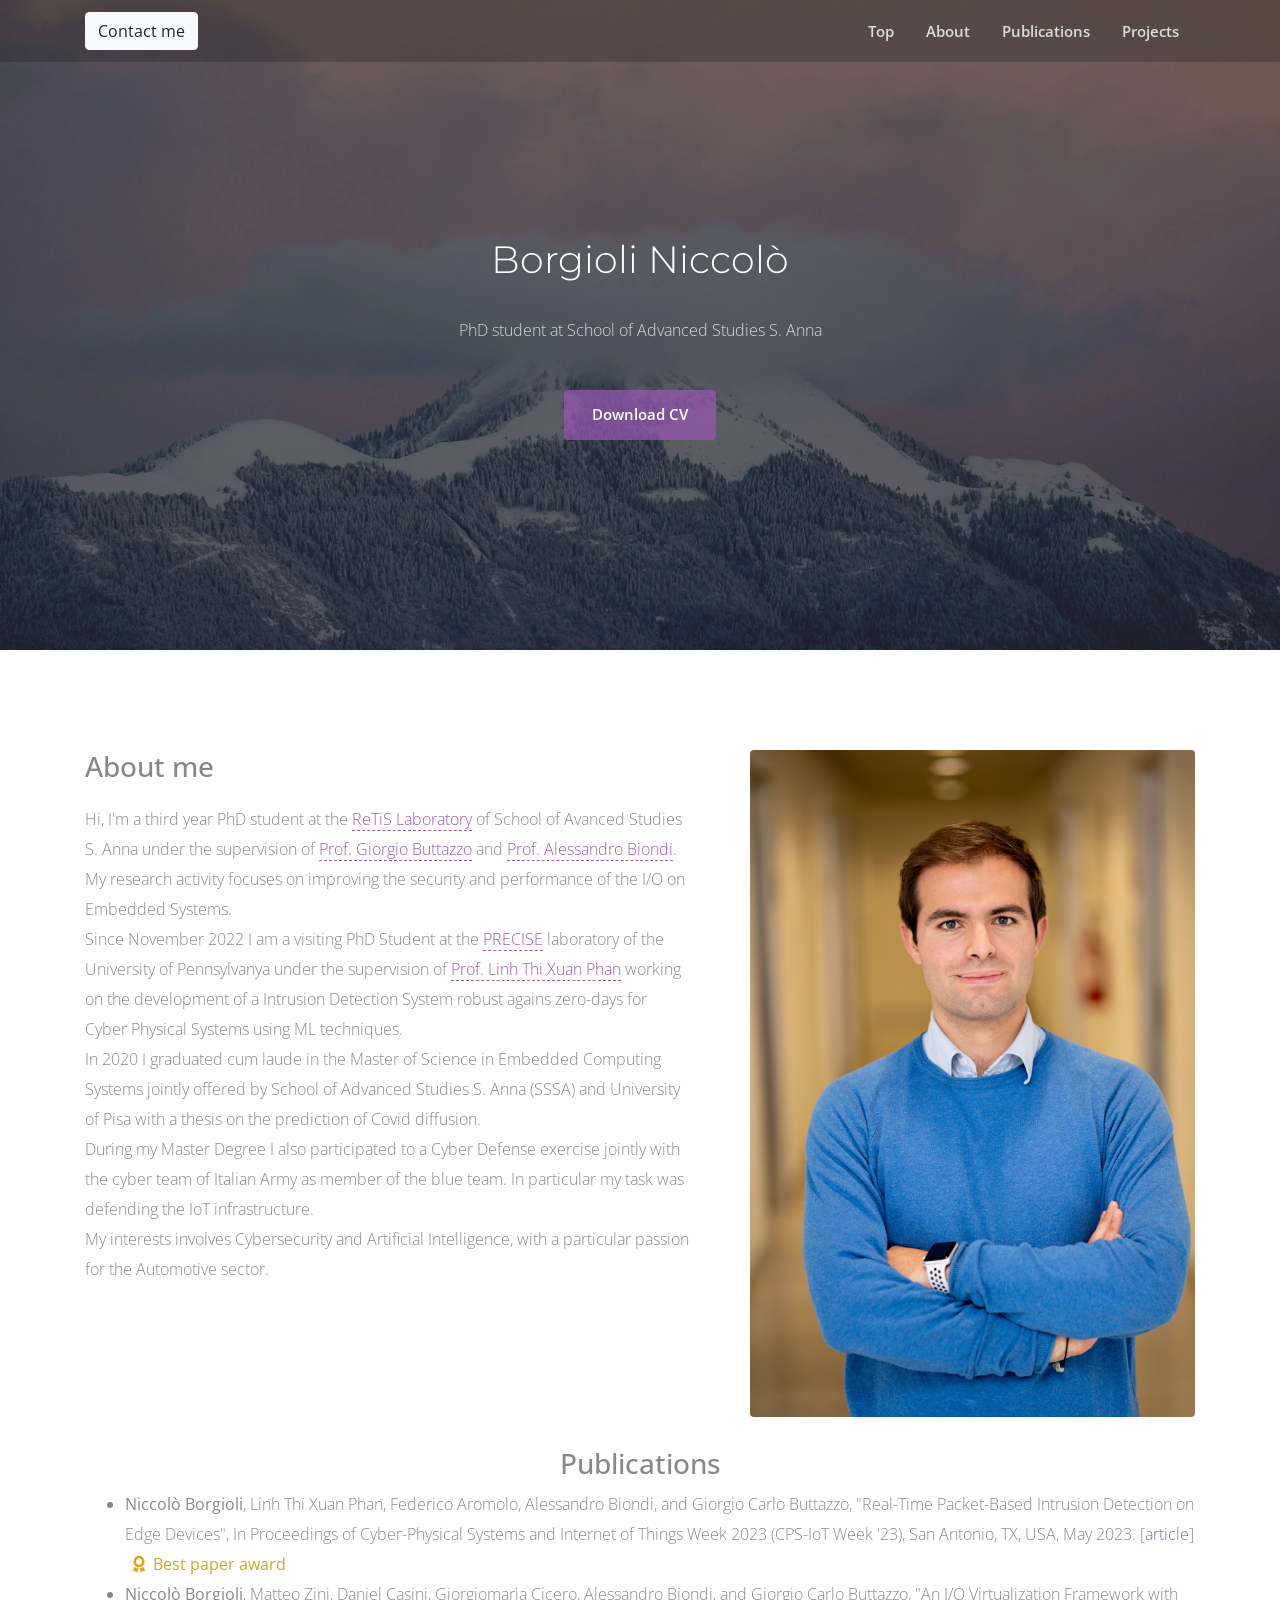
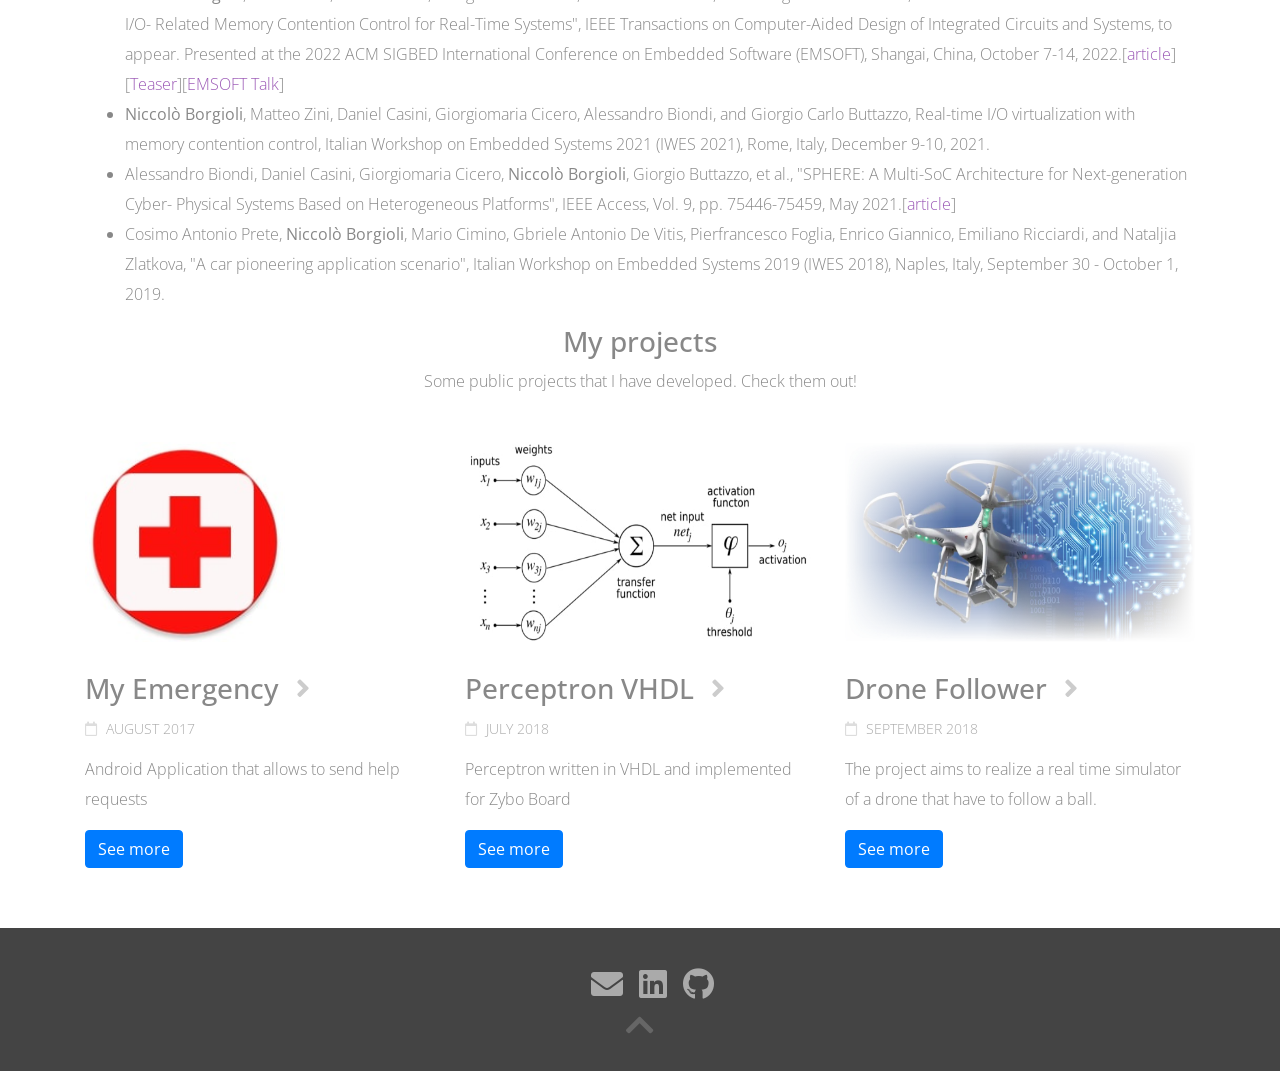
==== commit 013c962b: "Added RAGE publication" ====
--- a/index.html
+++ b/index.html
@@ -9,10 +9,15 @@
     <link rel="stylesheet" href="https://fonts.googleapis.com/css?family=Open+Sans:300,300i,400,600">
     <link rel="stylesheet" href="https://fonts.googleapis.com/css?family=Montserrat:300">
     <link rel="stylesheet" href="https://maxcdn.bootstrapcdn.com/bootstrap/4.0.0/css/bootstrap.min.css" integrity="sha384-Gn5384xqQ1aoWXA+058RXPxPg6fy4IWvTNh0E263XmFcJlSAwiGgFAW/dAiS6JXm" crossorigin="anonymous">
-    <link rel="stylesheet" href="https://use.fontawesome.com/releases/v5.0.6/css/all.css">
+    <link rel="stylesheet" href="https://use.fontawesome.com/releases/v5.15.4/css/all.css">
     <link rel="stylesheet" href="assets/css/animate.css">
     <link rel="stylesheet" href="assets/css/style.css">
     <link rel="stylesheet" href="assets/css/media-queries.css">
+	<style>
+		.bpa{
+			color: goldenrod;
+		}
+	</style>
 
 	<!-- Matomo -->
 	<script>
@@ -117,6 +122,7 @@
 					<div>
 						<h3>Publications</h3>
 						<ul class="text-left">
+							<li><b>Niccolò Borgioli</b>, Linh Thi Xuan Phan, Federico Aromolo, Alessandro Biondi, and Giorgio Carlo Buttazzo, "Real-Time Packet-Based Intrusion Detection on Edge Devices", In Proceedings of Cyber-Physical Systems and Internet of Things Week 2023 (CPS-IoT Week '23), San Antonio, TX, USA, May 2023. [<a href="https://dl.acm.org/doi/10.1145/3576914.3587551">article</a>]<b class="bpa"><i class="fas fa-award mx-2"></i>Best paper award</b></li>
 							<li><b>Niccolò Borgioli</b>, Matteo Zini, Daniel Casini, Giorgiomaria Cicero, Alessandro Biondi, and Giorgio Carlo Buttazzo, "An I/O Virtualization Framework with I/O- Related Memory Contention Control for Real-Time Systems", IEEE Transactions on Computer-Aided Design of Integrated Circuits and Systems, to appear. Presented at the 2022 ACM SIGBED International Conference on Embedded Software (EMSOFT), Shangai, China, October 7-14, 2022.[<a href="https://ieeexplore.ieee.org/document/9868830">article</a>][<a href="https://www.youtube.com/watch?v=I5Thu5AscGU">Teaser</a>][<a href="https://youtu.be/cdV3QbCEpQY?t=1151">EMSOFT Talk</a>]</li>
 							<li><b>Niccolò Borgioli</b>, Matteo Zini, Daniel Casini, Giorgiomaria Cicero, Alessandro Biondi, and Giorgio Carlo Buttazzo, Real-time I/O virtualization with memory contention control, Italian Workshop on Embedded Systems 2021 (IWES 2021), Rome, Italy, December 9-10, 2021.</li>
 							<li>Alessandro Biondi, Daniel Casini, Giorgiomaria Cicero, <b>Niccolò Borgioli</b>, Giorgio Buttazzo, et al., "SPHERE: A Multi-SoC Architecture for Next-generation Cyber- Physical Systems Based on Heterogeneous Platforms", IEEE Access, Vol. 9, pp. 75446-75459, May 2021.[<a href="https://ieeexplore.ieee.org/document/9432853">article</a>]</li>
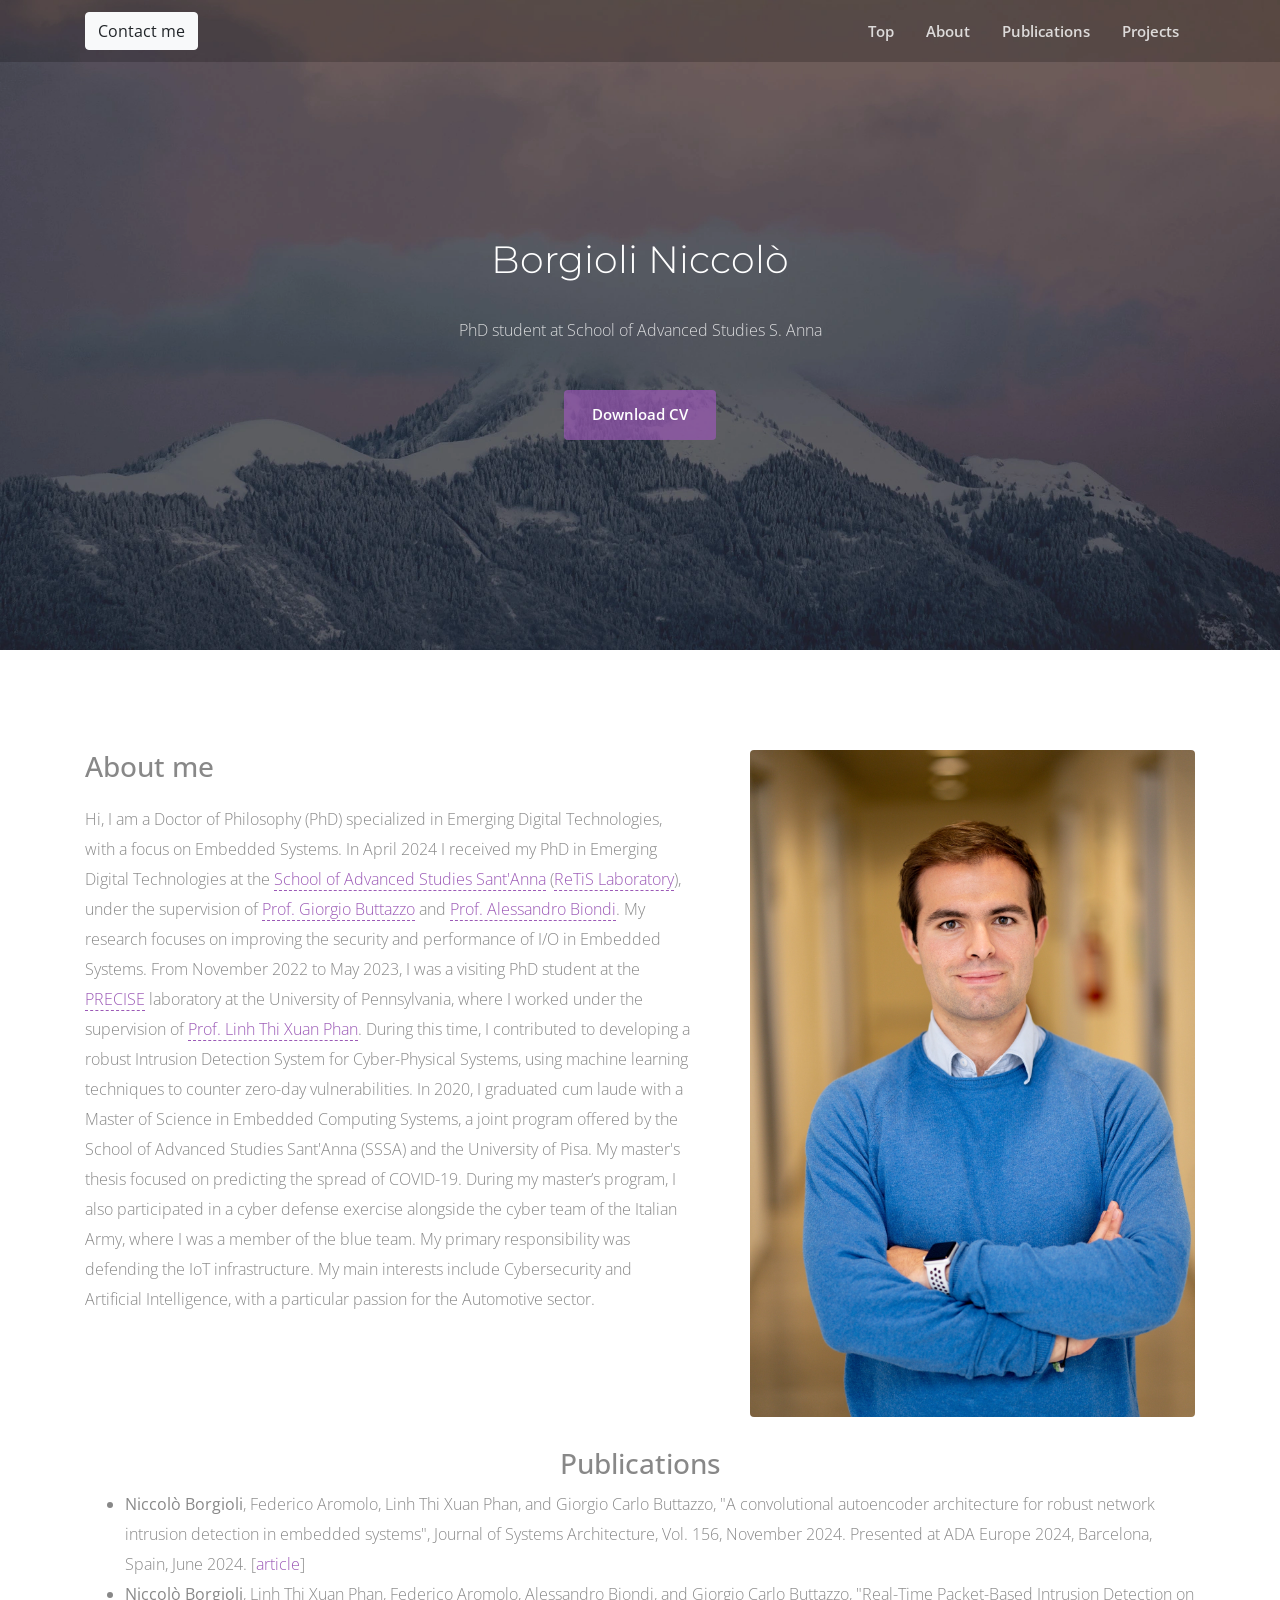
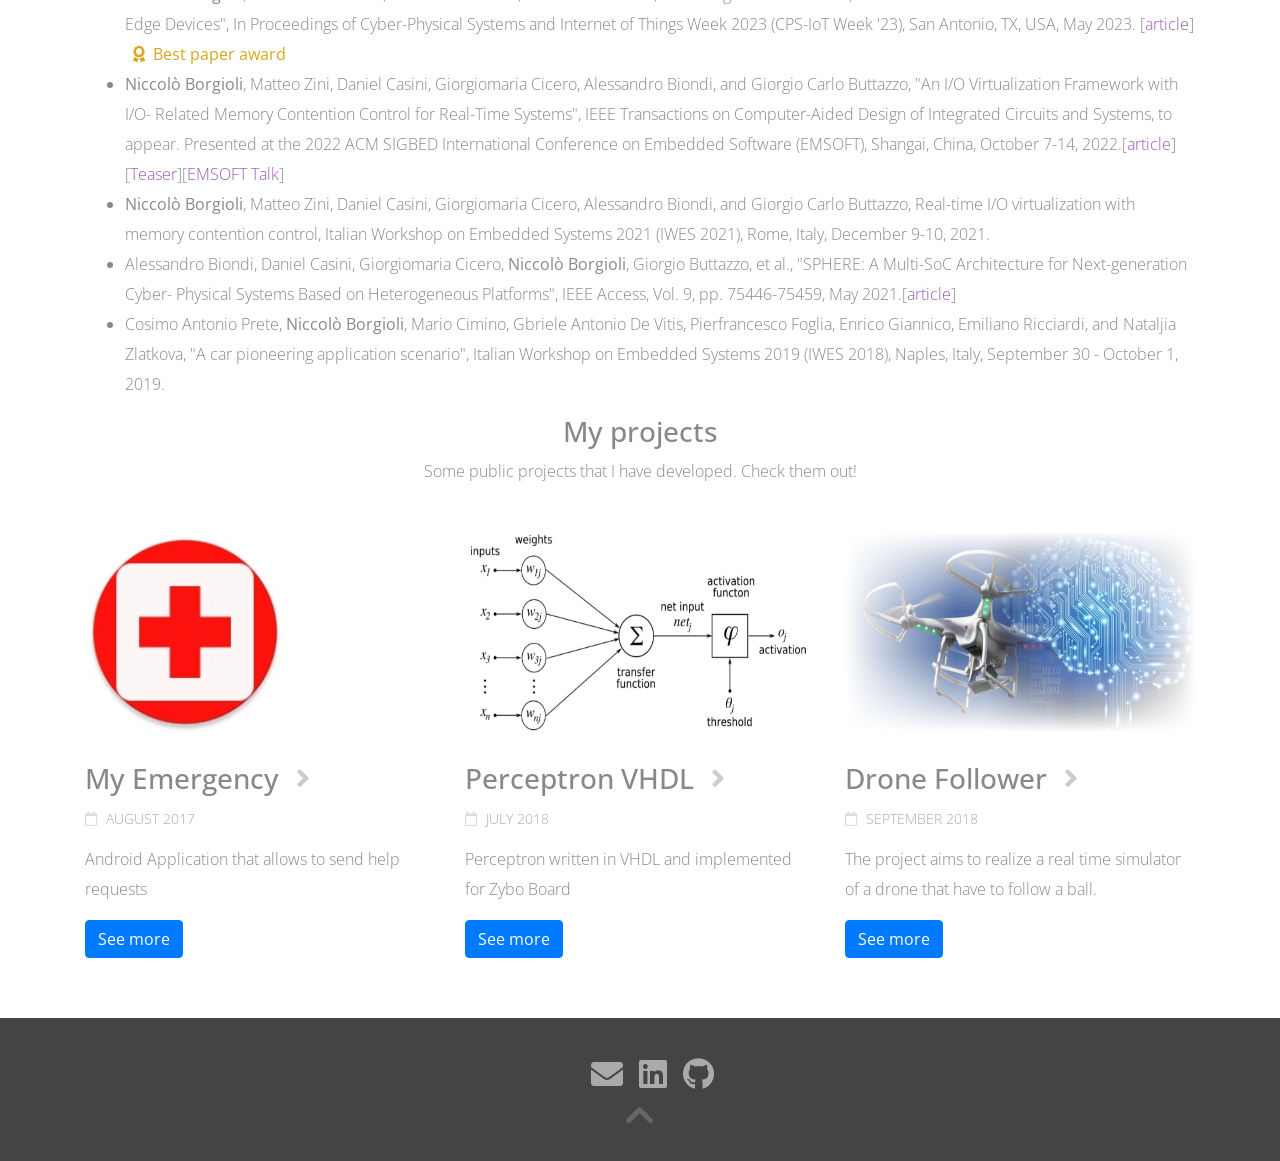
==== commit 95ab408a: "[FEAT] Updated bio and added ADA article" ====
--- a/index.html
+++ b/index.html
@@ -96,13 +96,22 @@
   						<p class="medium-paragraph">
 						<!-- I took bachelor degree in Computer Engineering at University of Genoa, Italy, in 2016. During my Bachelor Degree I was co-founder and CEO of a start-up called LetIn that also was selected for a Regione Liguria.<br>
 						In 2020 I took a Master Degree in Embedded Computing Systems with 110 cum laude at School of Advanced Studies S. Anna (SSSA), Pisa, Italy.<br> During my studies I have developed an Intelligent System to detect calcifications and masses inside a mammography using a combination of a Deep Convolutional Neural Network and Fuzzy Logic, and I also developed a novel method to predict Covid diffusion.<br><br> -->
-						Hi, I'm a third year PhD student at the <a href="http://retis.sssup.it/">ReTiS Laboratory</a> of School of Avanced Studies S. Anna under the supervision of <a href=http://retis.sssup.it/~giorgio/">Prof. Giorgio Buttazzo</a> and <a href="http://retis.sssup.it/~a.biondi/">Prof. Alessandro Biondi</a>. My research activity focuses on improving the security and performance of the I/O on Embedded Systems.<br>
-						Since November 2022 I am a visiting PhD Student at the <a href="https://precise.seas.upenn.edu">PRECISE</a> laboratory of the University of Pennsylvanya under the supervision of <a href="http://www.cis.upenn.edu/~linhphan/">Prof. Linh Thi Xuan Phan</a> working on the development of a Intrusion Detection System robust agains zero-days for Cyber Physical Systems using ML techniques.<br>
+						<!--Hi, I am a Doctor of Philosophy (PhD) specialized in Emerging Digital Technologies with a curriculum focused on Embedded Systems. I graduated at the <a href="http://retis.sssup.it/">ReTiS Laboratory</a> of School of Avanced Studies S. Anna under the supervision of <a href=http://retis.sssup.it/~giorgio/">Prof. Giorgio Buttazzo</a> and <a href="http://retis.sssup.it/~a.biondi/">Prof. Alessandro Biondi</a>. My research activity focuses on improving the security and performance of the I/O on Embedded Systems.<br>
+						From November 2022 to May 2023 I was a visiting PhD Student at the <a href="https://precise.seas.upenn.edu">PRECISE</a> laboratory of the University of Pennsylvanya under the supervision of <a href="http://www.cis.upenn.edu/~linhphan/">Prof. Linh Thi Xuan Phan</a> working on the development of a Intrusion Detection System robust agains zero-days for Cyber Physical Systems using ML techniques.<br>
 						In 2020 I graduated cum laude in the Master of Science in Embedded Computing Systems jointly offered by School of Advanced Studies S. Anna (SSSA) and University of Pisa with a thesis on the prediction of Covid diffusion.<br>
 						During my Master Degree I also participated to a Cyber Defense exercise jointly with the cyber team of Italian Army as member of the blue team. In particular my task was defending the IoT infrastructure.<br>
 						
-						My interests involves Cybersecurity and Artificial Intelligence, with a particular passion for the Automotive sector.
-  						</p>
+						My interests involves Cybersecurity and Artificial Intelligence, with a particular passion for the Automotive sector.-->
+						Hi, I am a Doctor of Philosophy (PhD) specialized in Emerging Digital Technologies, with a focus on Embedded Systems. In April 2024 I received my PhD in Emerging Digital Technologies at the <a href="https://www.santannapisa.it/it">School of Advanced Studies Sant'Anna</a> (<a href="http://retis.sssup.it/">ReTiS Laboratory</a>), under the supervision of <a href="http://retis.sssup.it/~giorgio/">Prof. Giorgio Buttazzo</a> and <a href="http://retis.sssup.it/~a.biondi/">Prof. Alessandro Biondi</a>. My research focuses on improving the security and performance of I/O in Embedded Systems.
+
+						From November 2022 to May 2023, I was a visiting PhD student at the <a href="https://precise.seas.upenn.edu">PRECISE</a> laboratory at the University of Pennsylvania, where I worked under the supervision of <a href="http://www.cis.upenn.edu/~linhphan/">Prof. Linh Thi Xuan Phan</a>. During this time, I contributed to developing a robust Intrusion Detection System for Cyber-Physical Systems, using machine learning techniques to counter zero-day vulnerabilities.
+						
+						In 2020, I graduated cum laude with a Master of Science in Embedded Computing Systems, a joint program offered by the School of Advanced Studies Sant'Anna (SSSA) and the University of Pisa. My master's thesis focused on predicting the spread of COVID-19.
+						
+						During my master’s program, I also participated in a cyber defense exercise alongside the cyber team of the Italian Army, where I was a member of the blue team. My primary responsibility was defending the IoT infrastructure.
+						
+						My main interests include Cybersecurity and Artificial Intelligence, with a particular passion for the Automotive sector.
+						</p>
   					</div>
   				</div>
   				<div class="col-12 col-lg-5 about-us-box wow fadeInUp">
@@ -122,6 +131,7 @@
 					<div>
 						<h3>Publications</h3>
 						<ul class="text-left">
+							<li><b>Niccolò Borgioli</b>, Federico Aromolo, Linh Thi Xuan Phan, and Giorgio Carlo Buttazzo, "A convolutional autoencoder architecture for robust network intrusion detection in embedded systems", Journal of Systems Architecture, Vol. 156, November 2024. Presented at ADA Europe 2024, Barcelona, Spain, June 2024. [<a href="https://www.sciencedirect.com/science/article/pii/S1383762124002200">article</a>]</li>
 							<li><b>Niccolò Borgioli</b>, Linh Thi Xuan Phan, Federico Aromolo, Alessandro Biondi, and Giorgio Carlo Buttazzo, "Real-Time Packet-Based Intrusion Detection on Edge Devices", In Proceedings of Cyber-Physical Systems and Internet of Things Week 2023 (CPS-IoT Week '23), San Antonio, TX, USA, May 2023. [<a href="https://dl.acm.org/doi/10.1145/3576914.3587551">article</a>]<b class="bpa"><i class="fas fa-award mx-2"></i>Best paper award</b></li>
 							<li><b>Niccolò Borgioli</b>, Matteo Zini, Daniel Casini, Giorgiomaria Cicero, Alessandro Biondi, and Giorgio Carlo Buttazzo, "An I/O Virtualization Framework with I/O- Related Memory Contention Control for Real-Time Systems", IEEE Transactions on Computer-Aided Design of Integrated Circuits and Systems, to appear. Presented at the 2022 ACM SIGBED International Conference on Embedded Software (EMSOFT), Shangai, China, October 7-14, 2022.[<a href="https://ieeexplore.ieee.org/document/9868830">article</a>][<a href="https://www.youtube.com/watch?v=I5Thu5AscGU">Teaser</a>][<a href="https://youtu.be/cdV3QbCEpQY?t=1151">EMSOFT Talk</a>]</li>
 							<li><b>Niccolò Borgioli</b>, Matteo Zini, Daniel Casini, Giorgiomaria Cicero, Alessandro Biondi, and Giorgio Carlo Buttazzo, Real-time I/O virtualization with memory contention control, Italian Workshop on Embedded Systems 2021 (IWES 2021), Rome, Italy, December 9-10, 2021.</li>
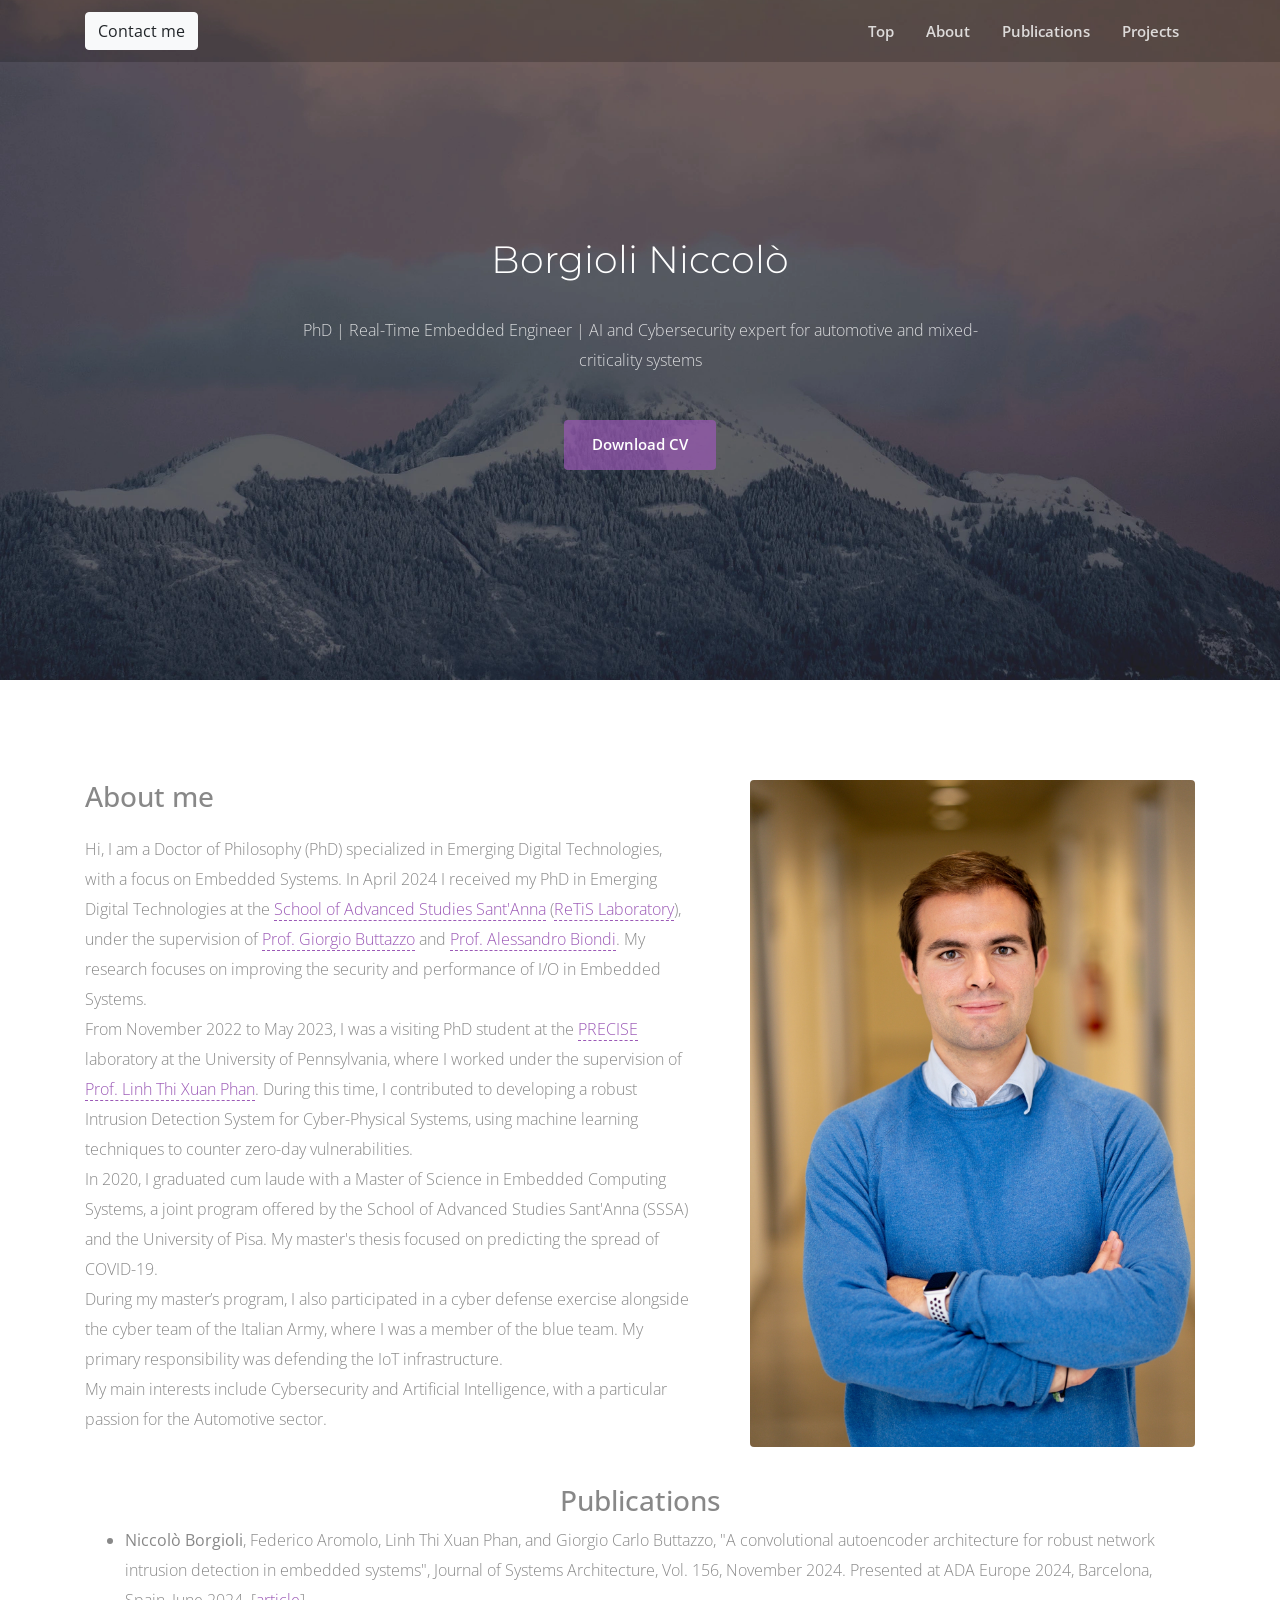
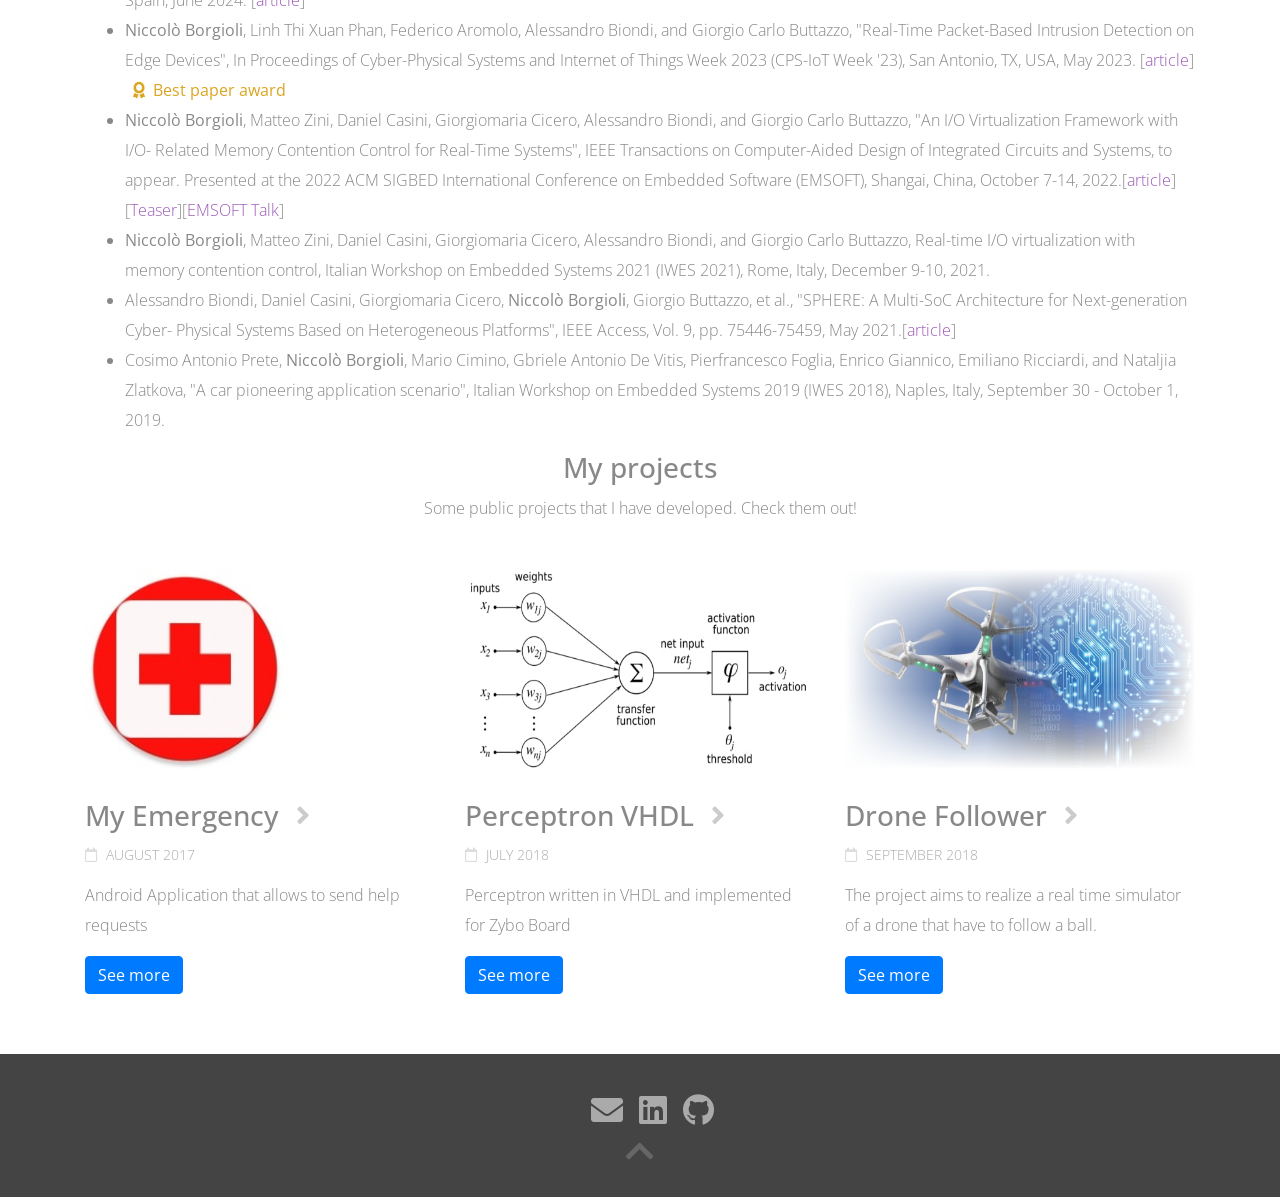
==== commit 68024148: "Fixed subtitle and bio pagination" ====
--- a/index.html
+++ b/index.html
@@ -75,7 +75,7 @@
   					<h1 class="wow fadeInLeftBig">Borgioli Niccolò</h1>
   					<div class="description wow fadeInLeftBig">
   						<p>
-  							PhD student at School of Advanced Studies S. Anna
+							PhD | Real-Time Embedded Engineer | AI and Cybersecurity expert for automotive and mixed-criticality systems
   						</p>
   					</div>
   					<div class="top-big-link wow fadeInUp">
@@ -94,21 +94,13 @@
   					<div class="about-us-box-text">
   						<h3>About me</h3>
   						<p class="medium-paragraph">
-						<!-- I took bachelor degree in Computer Engineering at University of Genoa, Italy, in 2016. During my Bachelor Degree I was co-founder and CEO of a start-up called LetIn that also was selected for a Regione Liguria.<br>
-						In 2020 I took a Master Degree in Embedded Computing Systems with 110 cum laude at School of Advanced Studies S. Anna (SSSA), Pisa, Italy.<br> During my studies I have developed an Intelligent System to detect calcifications and masses inside a mammography using a combination of a Deep Convolutional Neural Network and Fuzzy Logic, and I also developed a novel method to predict Covid diffusion.<br><br> -->
-						<!--Hi, I am a Doctor of Philosophy (PhD) specialized in Emerging Digital Technologies with a curriculum focused on Embedded Systems. I graduated at the <a href="http://retis.sssup.it/">ReTiS Laboratory</a> of School of Avanced Studies S. Anna under the supervision of <a href=http://retis.sssup.it/~giorgio/">Prof. Giorgio Buttazzo</a> and <a href="http://retis.sssup.it/~a.biondi/">Prof. Alessandro Biondi</a>. My research activity focuses on improving the security and performance of the I/O on Embedded Systems.<br>
-						From November 2022 to May 2023 I was a visiting PhD Student at the <a href="https://precise.seas.upenn.edu">PRECISE</a> laboratory of the University of Pennsylvanya under the supervision of <a href="http://www.cis.upenn.edu/~linhphan/">Prof. Linh Thi Xuan Phan</a> working on the development of a Intrusion Detection System robust agains zero-days for Cyber Physical Systems using ML techniques.<br>
-						In 2020 I graduated cum laude in the Master of Science in Embedded Computing Systems jointly offered by School of Advanced Studies S. Anna (SSSA) and University of Pisa with a thesis on the prediction of Covid diffusion.<br>
-						During my Master Degree I also participated to a Cyber Defense exercise jointly with the cyber team of Italian Army as member of the blue team. In particular my task was defending the IoT infrastructure.<br>
+						Hi, I am a Doctor of Philosophy (PhD) specialized in Emerging Digital Technologies, with a focus on Embedded Systems. In April 2024 I received my PhD in Emerging Digital Technologies at the <a href="https://www.santannapisa.it/it">School of Advanced Studies Sant'Anna</a> (<a href="http://retis.sssup.it/">ReTiS Laboratory</a>), under the supervision of <a href="http://retis.sssup.it/~giorgio/">Prof. Giorgio Buttazzo</a> and <a href="http://retis.sssup.it/~a.biondi/">Prof. Alessandro Biondi</a>. My research focuses on improving the security and performance of I/O in Embedded Systems.<br>
+
+						From November 2022 to May 2023, I was a visiting PhD student at the <a href="https://precise.seas.upenn.edu">PRECISE</a> laboratory at the University of Pennsylvania, where I worked under the supervision of <a href="http://www.cis.upenn.edu/~linhphan/">Prof. Linh Thi Xuan Phan</a>. During this time, I contributed to developing a robust Intrusion Detection System for Cyber-Physical Systems, using machine learning techniques to counter zero-day vulnerabilities.<br>
 						
-						My interests involves Cybersecurity and Artificial Intelligence, with a particular passion for the Automotive sector.-->
-						Hi, I am a Doctor of Philosophy (PhD) specialized in Emerging Digital Technologies, with a focus on Embedded Systems. In April 2024 I received my PhD in Emerging Digital Technologies at the <a href="https://www.santannapisa.it/it">School of Advanced Studies Sant'Anna</a> (<a href="http://retis.sssup.it/">ReTiS Laboratory</a>), under the supervision of <a href="http://retis.sssup.it/~giorgio/">Prof. Giorgio Buttazzo</a> and <a href="http://retis.sssup.it/~a.biondi/">Prof. Alessandro Biondi</a>. My research focuses on improving the security and performance of I/O in Embedded Systems.
-
-						From November 2022 to May 2023, I was a visiting PhD student at the <a href="https://precise.seas.upenn.edu">PRECISE</a> laboratory at the University of Pennsylvania, where I worked under the supervision of <a href="http://www.cis.upenn.edu/~linhphan/">Prof. Linh Thi Xuan Phan</a>. During this time, I contributed to developing a robust Intrusion Detection System for Cyber-Physical Systems, using machine learning techniques to counter zero-day vulnerabilities.
+						In 2020, I graduated cum laude with a Master of Science in Embedded Computing Systems, a joint program offered by the School of Advanced Studies Sant'Anna (SSSA) and the University of Pisa. My master's thesis focused on predicting the spread of COVID-19.<br>
 						
-						In 2020, I graduated cum laude with a Master of Science in Embedded Computing Systems, a joint program offered by the School of Advanced Studies Sant'Anna (SSSA) and the University of Pisa. My master's thesis focused on predicting the spread of COVID-19.
-						
-						During my master’s program, I also participated in a cyber defense exercise alongside the cyber team of the Italian Army, where I was a member of the blue team. My primary responsibility was defending the IoT infrastructure.
+						During my master’s program, I also participated in a cyber defense exercise alongside the cyber team of the Italian Army, where I was a member of the blue team. My primary responsibility was defending the IoT infrastructure.<br>
 						
 						My main interests include Cybersecurity and Artificial Intelligence, with a particular passion for the Automotive sector.
 						</p>
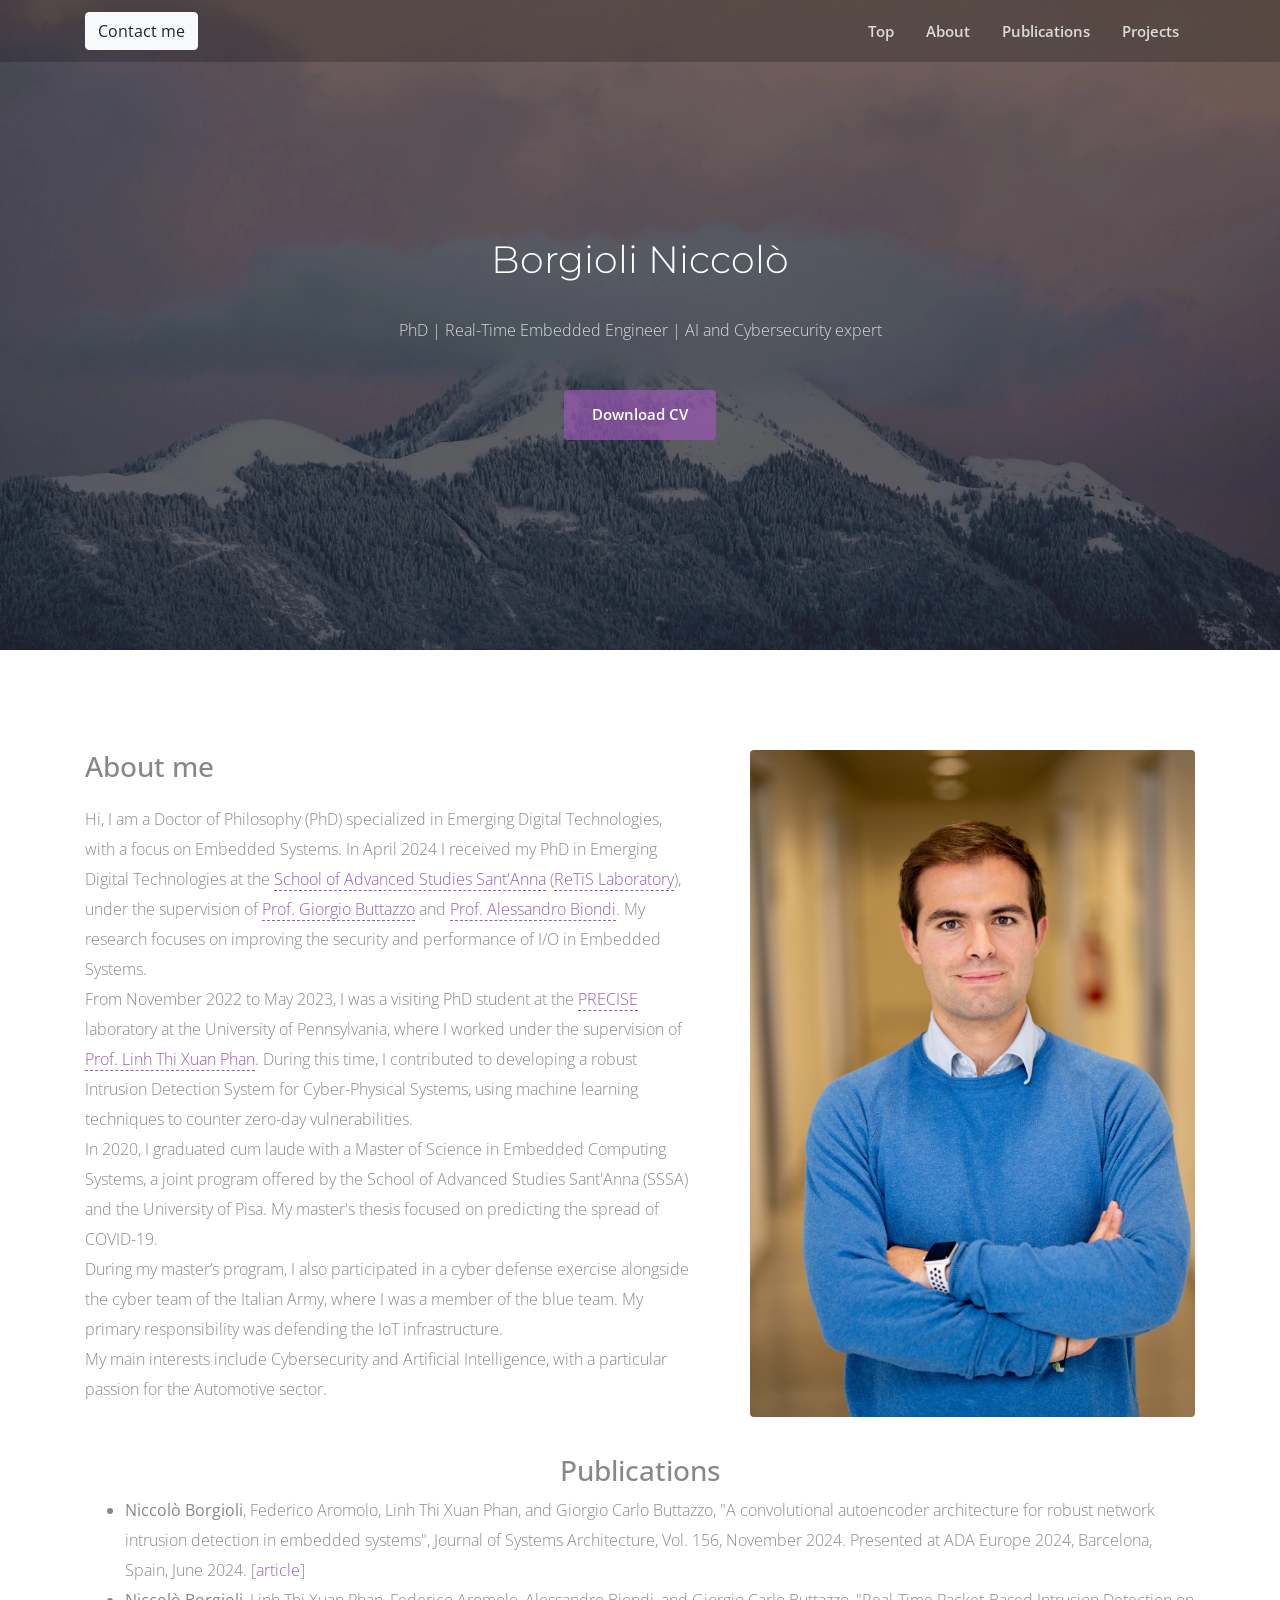
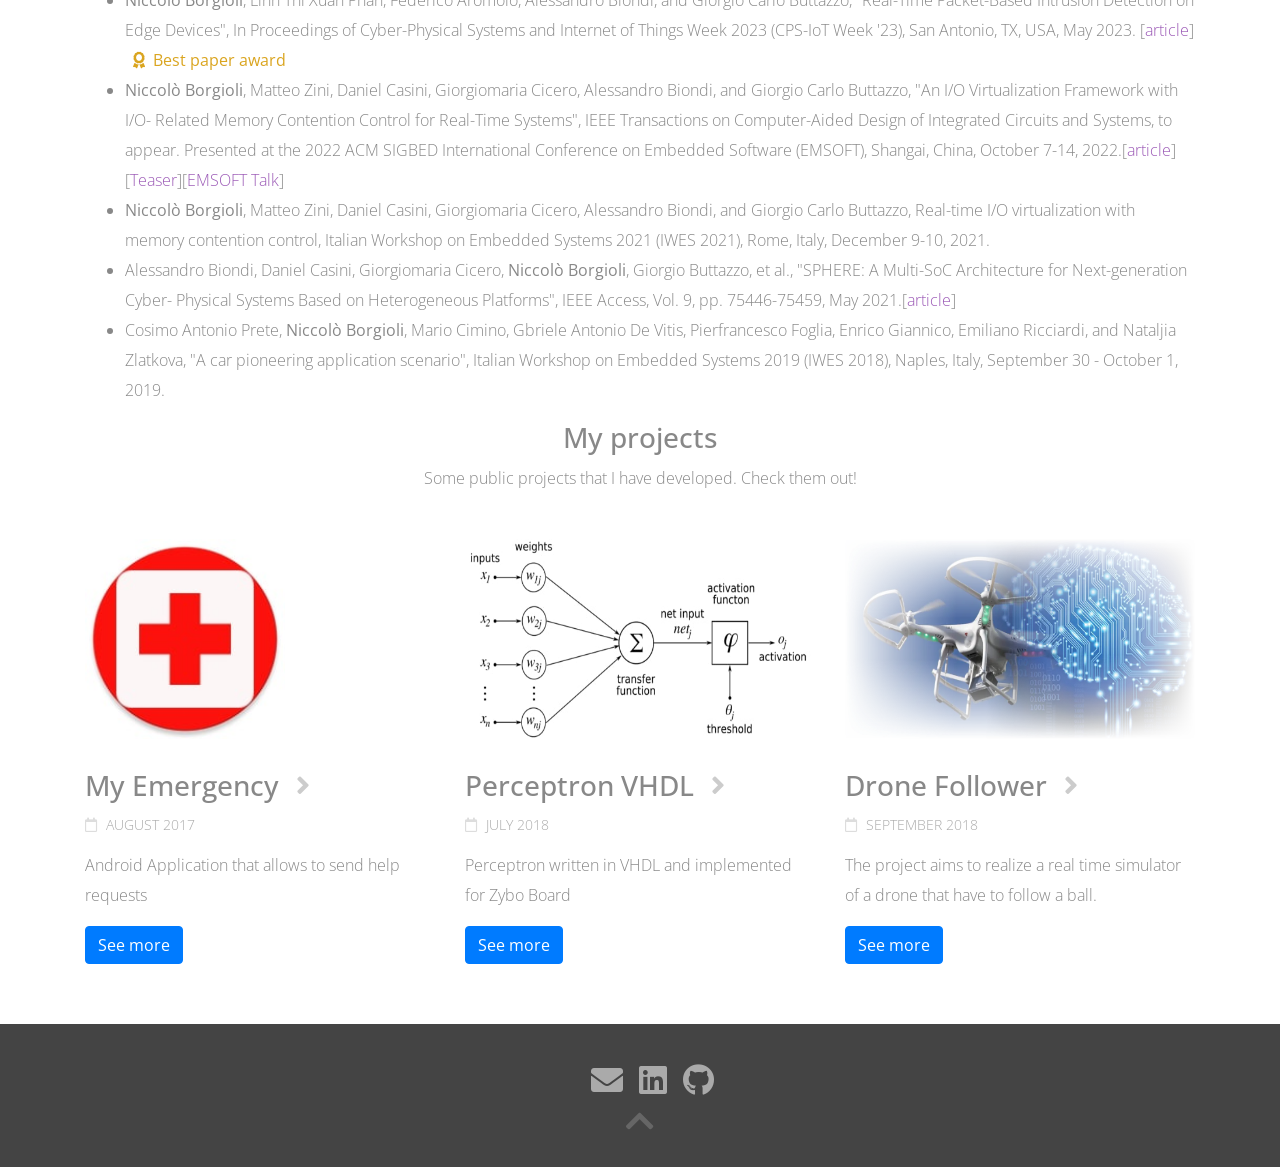
==== commit 6e247f91: "Shortened subtitle" ====
--- a/index.html
+++ b/index.html
@@ -75,7 +75,7 @@
   					<h1 class="wow fadeInLeftBig">Borgioli Niccolò</h1>
   					<div class="description wow fadeInLeftBig">
   						<p>
-							PhD | Real-Time Embedded Engineer | AI and Cybersecurity expert for automotive and mixed-criticality systems
+							PhD | Real-Time Embedded Engineer | AI and Cybersecurity expert
   						</p>
   					</div>
   					<div class="top-big-link wow fadeInUp">
